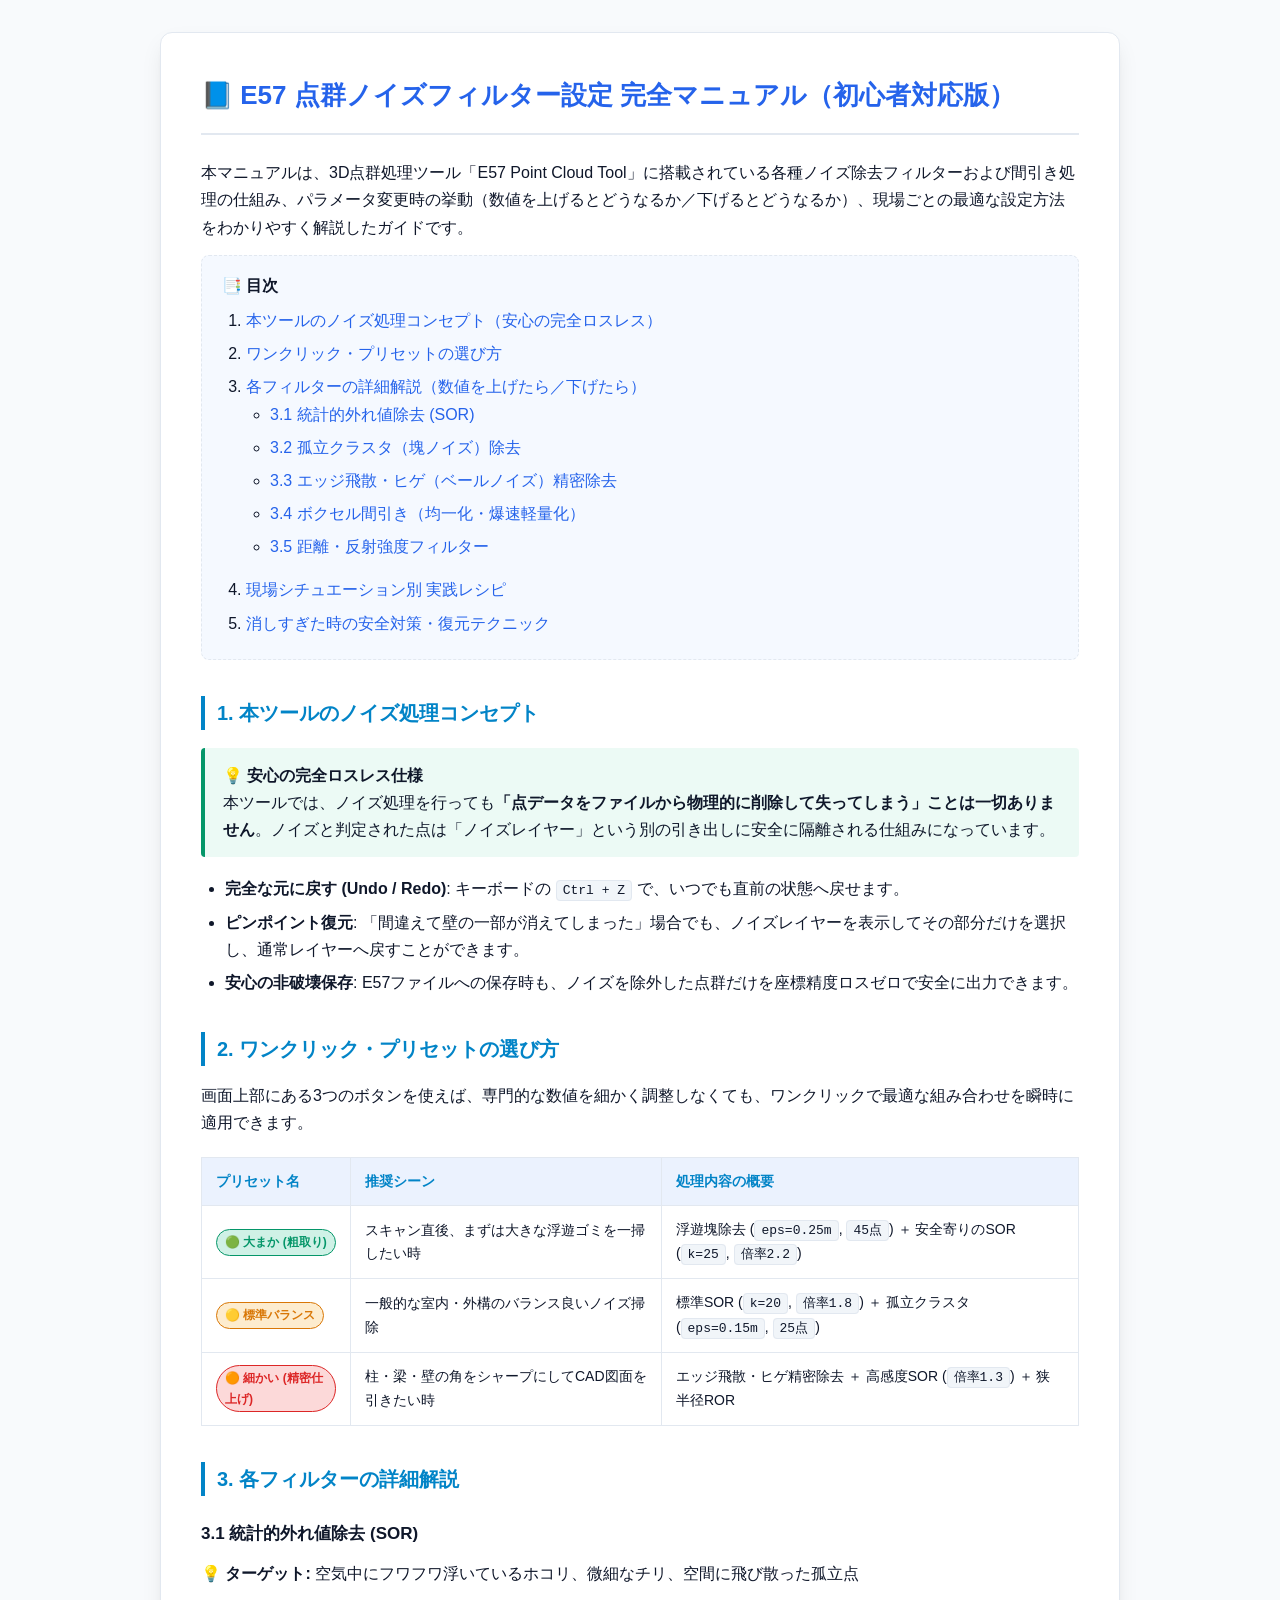
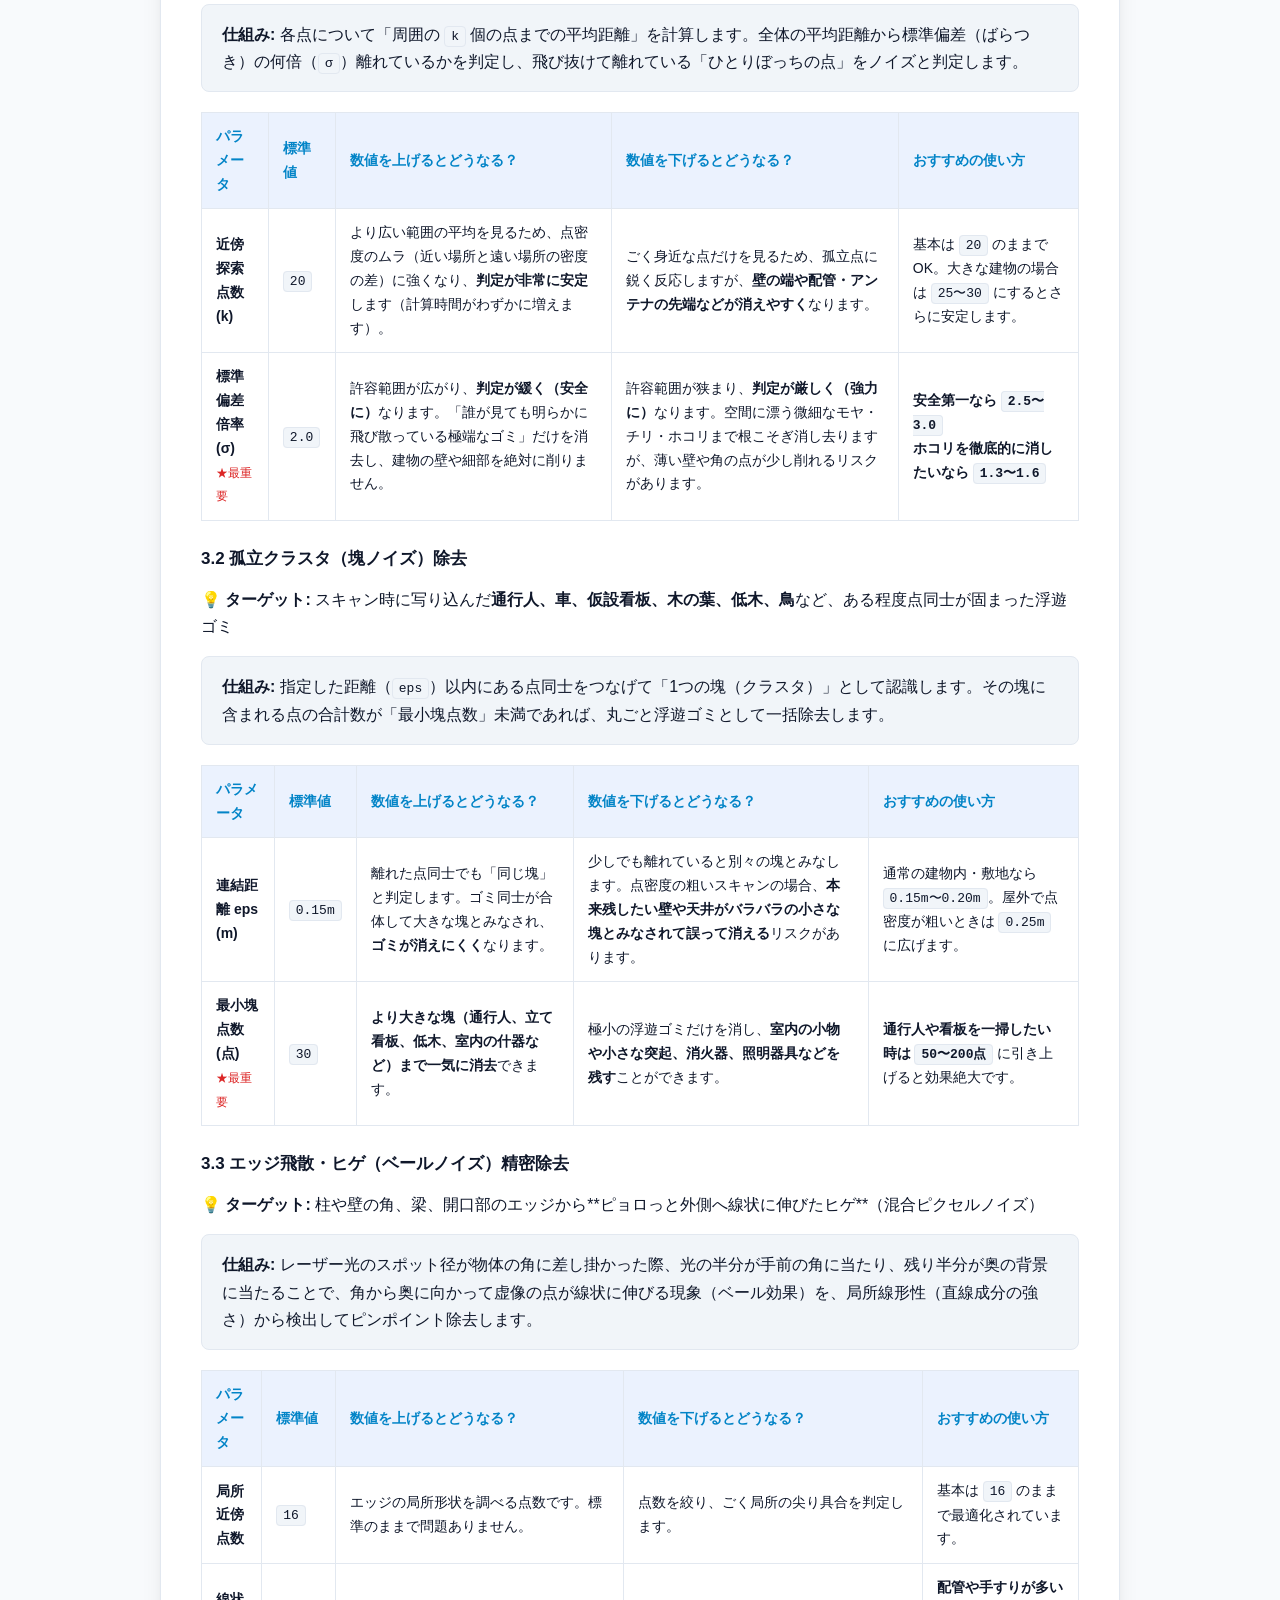
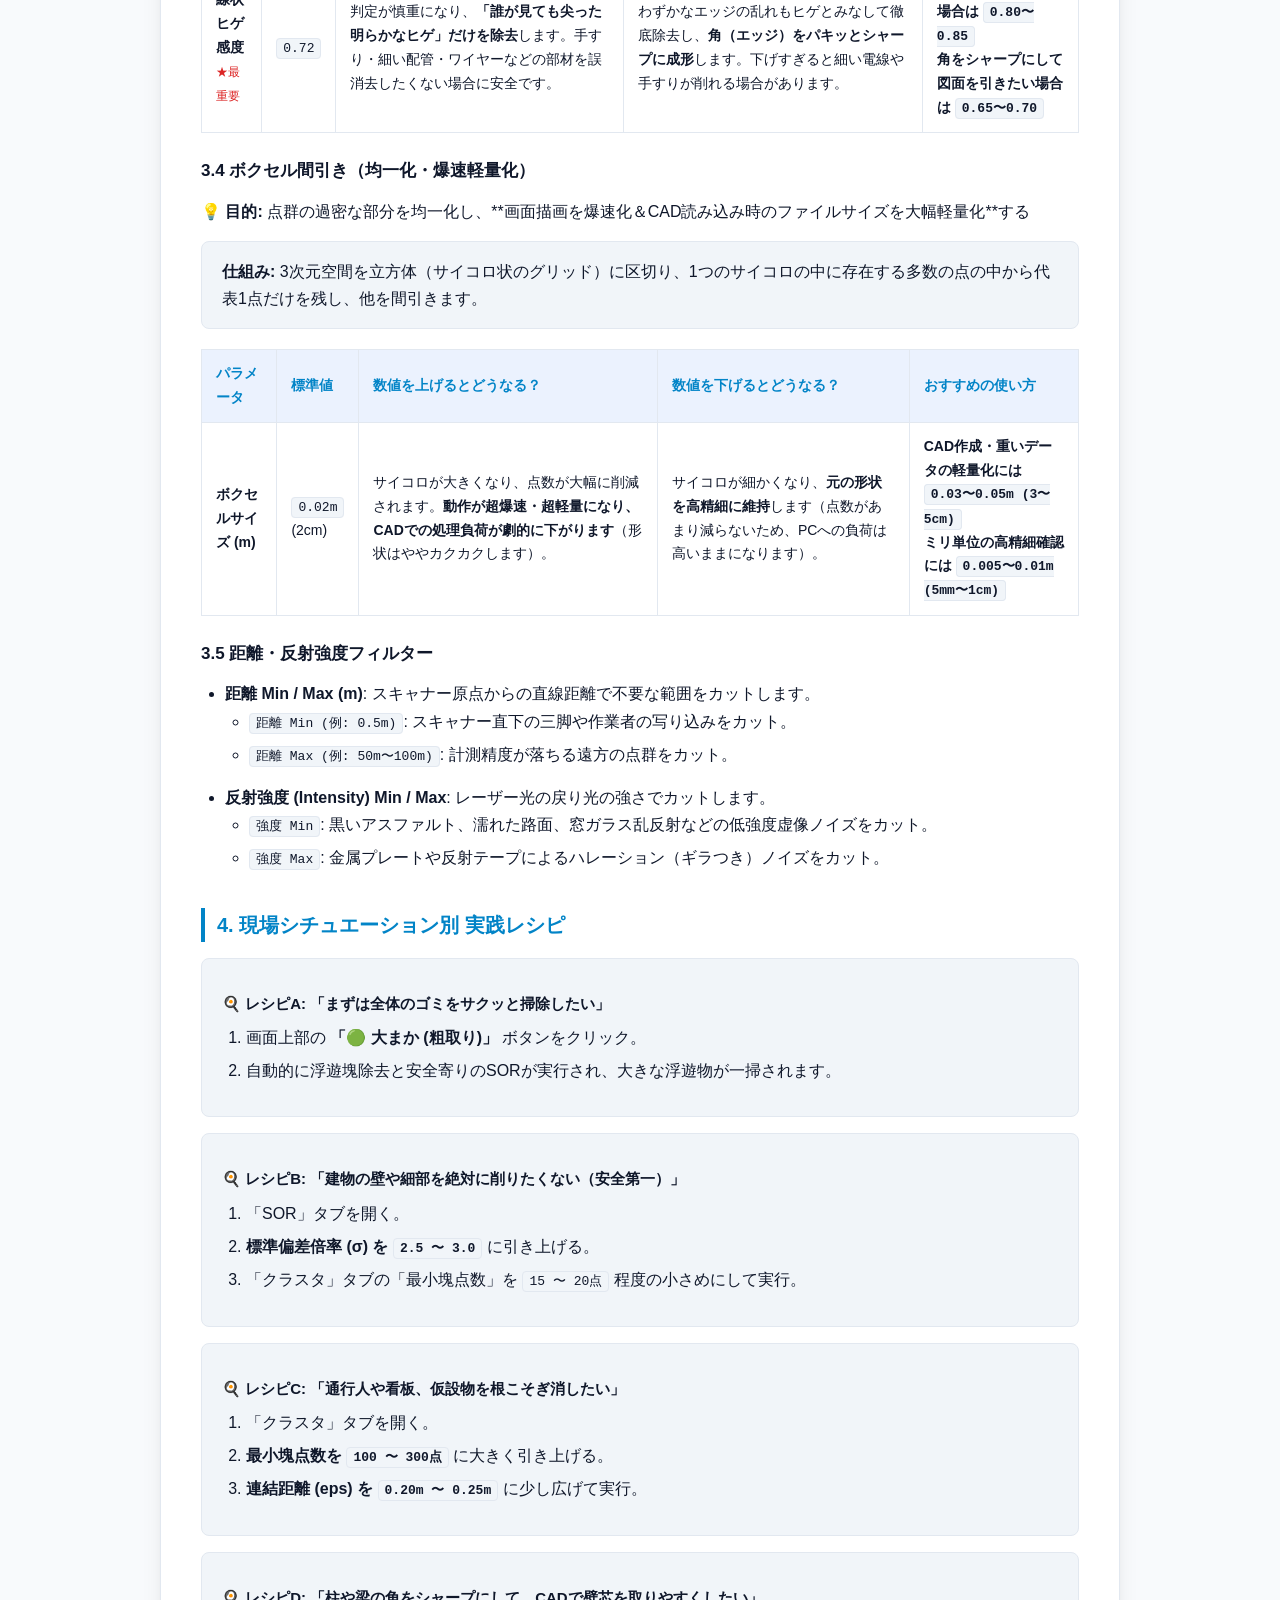
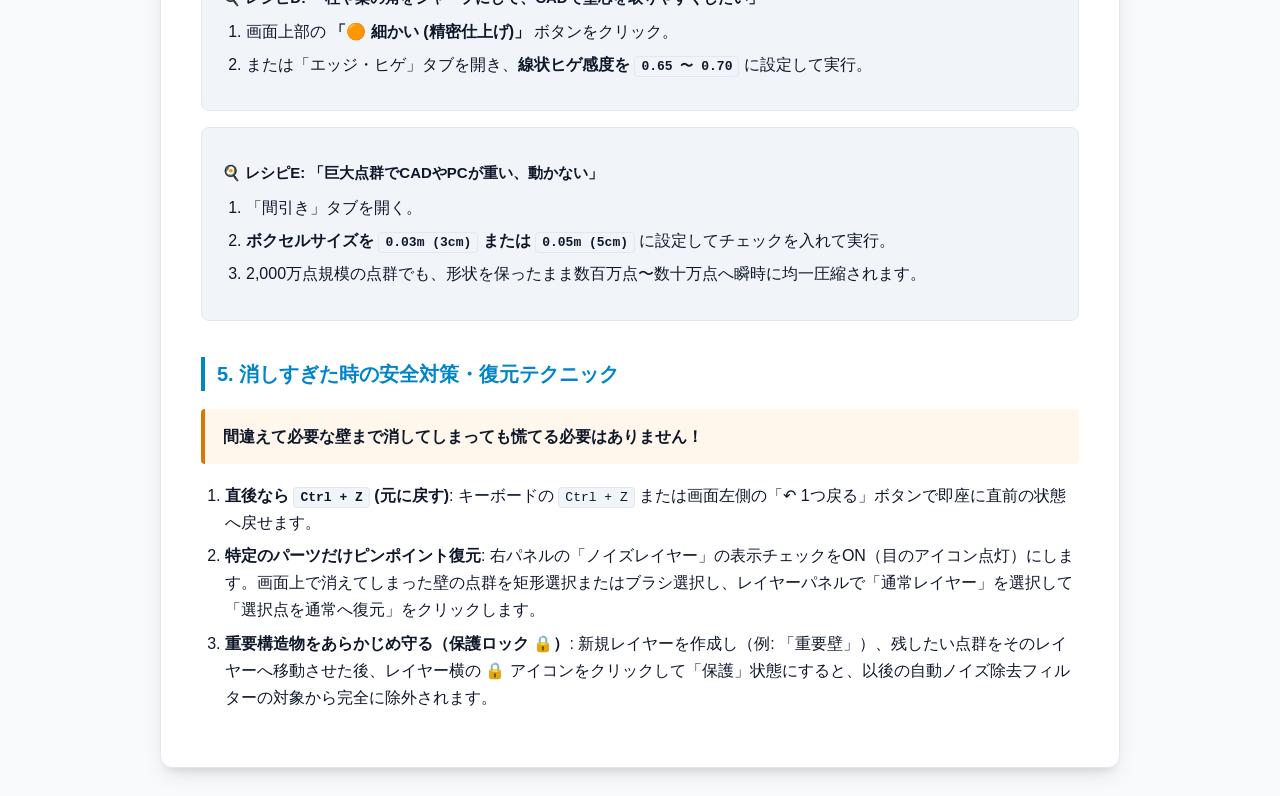
==== ノイズフィルター設定ガイド_初心者向け完全マニュアル.html @ d042bd70 "docs: 初心者向けノイズフィルター設定完全マニュアル（Markdown, HTML, テキスト版）の追加" ====
<!DOCTYPE html>
<html lang="ja">
<head>
  <meta charset="UTF-8">
  <meta name="viewport" content="width=device-width, initial-scale=1.0">
  <title>E57 点群ノイズフィルター設定 完全マニュアル（初心者対応版）</title>
  <style>
    :root {
      --bg: #0f172a;
      --card-bg: #1e293b;
      --border: #334155;
      --text: #f8fafc;
      --text-muted: #94a3b8;
      --primary: #3b82f6;
      --primary-hover: #2563eb;
      --accent: #38bdf8;
      --success: #10b981;
      --warning: #f59e0b;
      --danger: #ef4444;
      --code-bg: #0b1120;
    }
    @media (prefers-color-scheme: light) {
      :root {
        --bg: #f8fafc;
        --card-bg: #ffffff;
        --border: #e2e8f0;
        --text: #0f172a;
        --text-muted: #64748b;
        --primary: #2563eb;
        --primary-hover: #1d4ed8;
        --accent: #0284c7;
        --success: #059669;
        --warning: #d97706;
        --danger: #dc2626;
        --code-bg: #f1f5f9;
      }
    }
    * { box-sizing: border-box; margin: 0; padding: 0; }
    body {
      font-family: -apple-system, BlinkMacSystemFont, "Segoe UI", Roboto, "Helvetica Neue", Arial, sans-serif;
      background: var(--bg);
      color: var(--text);
      line-height: 1.7;
      padding: 32px 16px;
    }
    .container {
      max-width: 960px;
      margin: 0 auto;
      background: var(--card-bg);
      border: 1px solid var(--border);
      border-radius: 12px;
      padding: 40px;
      box-shadow: 0 10px 25px -5px rgba(0, 0, 0, 0.1), 0 8px 10px -6px rgba(0, 0, 0, 0.1);
    }
    h1 {
      font-size: 26px;
      font-weight: 700;
      color: var(--primary);
      border-bottom: 2px solid var(--border);
      padding-bottom: 16px;
      margin-bottom: 24px;
      display: flex;
      align-items: center;
      gap: 10px;
    }
    h2 {
      font-size: 20px;
      font-weight: 600;
      color: var(--accent);
      margin-top: 36px;
      margin-bottom: 16px;
      border-left: 4px solid var(--accent);
      padding-left: 12px;
    }
    h3 {
      font-size: 17px;
      font-weight: 600;
      margin-top: 24px;
      margin-bottom: 12px;
      color: var(--text);
    }
    h4 {
      font-size: 15px;
      font-weight: 600;
      margin-top: 16px;
      margin-bottom: 8px;
    }
    p { margin-bottom: 14px; }
    ul, ol { margin-left: 24px; margin-bottom: 16px; }
    li { margin-bottom: 6px; }
    table {
      width: 100%;
      border-collapse: collapse;
      margin: 20px 0;
      font-size: 14px;
    }
    th, td {
      border: 1px solid var(--border);
      padding: 12px 14px;
      text-align: left;
    }
    th {
      background: rgba(59, 130, 246, 0.1);
      color: var(--accent);
      font-weight: 600;
    }
    tr:nth-child(even) { background: rgba(255, 255, 255, 0.02); }
    .badge {
      display: inline-block;
      padding: 2px 8px;
      border-radius: 9999px;
      font-size: 12px;
      font-weight: 600;
    }
    .badge-green { background: rgba(16, 185, 129, 0.2); color: var(--success); border: 1px solid var(--success); }
    .badge-yellow { background: rgba(245, 158, 11, 0.2); color: var(--warning); border: 1px solid var(--warning); }
    .badge-red { background: rgba(239, 68, 68, 0.2); color: var(--danger); border: 1px solid var(--danger); }
    .card-box {
      background: var(--code-bg);
      border: 1px solid var(--border);
      border-radius: 8px;
      padding: 16px 20px;
      margin: 16px 0;
    }
    .tip-box {
      border-left: 4px solid var(--success);
      background: rgba(16, 185, 129, 0.08);
      padding: 14px 18px;
      border-radius: 4px;
      margin: 18px 0;
    }
    .warn-box {
      border-left: 4px solid var(--warning);
      background: rgba(245, 158, 11, 0.08);
      padding: 14px 18px;
      border-radius: 4px;
      margin: 18px 0;
    }
    code {
      font-family: ui-monospace, SFMono-Regular, Menlo, Monaco, Consolas, monospace;
      font-size: 13px;
      background: var(--code-bg);
      padding: 2px 6px;
      border-radius: 4px;
      border: 1px solid var(--border);
    }
    .nav-box {
      background: rgba(59, 130, 246, 0.05);
      border: 1px dashed var(--border);
      border-radius: 8px;
      padding: 16px 20px;
      margin-bottom: 24px;
    }
    .nav-box a {
      color: var(--primary);
      text-decoration: none;
      font-weight: 500;
    }
    .nav-box a:hover { text-decoration: underline; }
    @media print {
      body { background: #fff; color: #000; padding: 0; }
      .container { border: none; box-shadow: none; padding: 0; max-width: 100%; }
      th { background: #f0f0f0; color: #000; }
      code { background: #eee; color: #000; }
    }
  </style>
</head>
<body>

<div class="container">
  <h1>📘 E57 点群ノイズフィルター設定 完全マニュアル（初心者対応版）</h1>
  <p>本マニュアルは、3D点群処理ツール「E57 Point Cloud Tool」に搭載されている各種ノイズ除去フィルターおよび間引き処理の仕組み、パラメータ変更時の挙動（数値を上げるとどうなるか／下げるとどうなるか）、現場ごとの最適な設定方法をわかりやすく解説したガイドです。</p>

  <div class="nav-box">
    <strong>📑 目次</strong>
    <ol style="margin-top: 8px; margin-bottom: 0;">
      <li><a href="#concept">本ツールのノイズ処理コンセプト（安心の完全ロスレス）</a></li>
      <li><a href="#preset">ワンクリック・プリセットの選び方</a></li>
      <li><a href="#filters">各フィルターの詳細解説（数値を上げたら／下げたら）</a>
        <ul>
          <li><a href="#sor">3.1 統計的外れ値除去 (SOR)</a></li>
          <li><a href="#cluster">3.2 孤立クラスタ（塊ノイズ）除去</a></li>
          <li><a href="#edge">3.3 エッジ飛散・ヒゲ（ベールノイズ）精密除去</a></li>
          <li><a href="#voxel">3.4 ボクセル間引き（均一化・爆速軽量化）</a></li>
          <li><a href="#dist_int">3.5 距離・反射強度フィルター</a></li>
        </ul>
      </li>
      <li><a href="#recipes">現場シチュエーション別 実践レシピ</a></li>
      <li><a href="#safety">消しすぎた時の安全対策・復元テクニック</a></li>
    </ol>
  </div>

  <h2 id="concept">1. 本ツールのノイズ処理コンセプト</h2>
  <div class="tip-box">
    <strong>💡 安心の完全ロスレス仕様</strong><br>
    本ツールでは、ノイズ処理を行っても<strong>「点データをファイルから物理的に削除して失ってしまう」ことは一切ありません</strong>。ノイズと判定された点は「ノイズレイヤー」という別の引き出しに安全に隔離される仕組みになっています。
  </div>
  <ul>
    <li><strong>完全な元に戻す (Undo / Redo)</strong>: キーボードの <code>Ctrl + Z</code> で、いつでも直前の状態へ戻せます。</li>
    <li><strong>ピンポイント復元</strong>: 「間違えて壁の一部が消えてしまった」場合でも、ノイズレイヤーを表示してその部分だけを選択し、通常レイヤーへ戻すことができます。</li>
    <li><strong>安心の非破壊保存</strong>: E57ファイルへの保存時も、ノイズを除外した点群だけを座標精度ロスゼロで安全に出力できます。</li>
  </ul>

  <h2 id="preset">2. ワンクリック・プリセットの選び方</h2>
  <p>画面上部にある3つのボタンを使えば、専門的な数値を細かく調整しなくても、ワンクリックで最適な組み合わせを瞬時に適用できます。</p>

  <table>
    <thead>
      <tr>
        <th>プリセット名</th>
        <th>推奨シーン</th>
        <th>処理内容の概要</th>
      </tr>
    </thead>
    <tbody>
      <tr>
        <td><span class="badge badge-green">🟢 大まか (粗取り)</span></td>
        <td>スキャン直後、まずは大きな浮遊ゴミを一掃したい時</td>
        <td>浮遊塊除去 (<code>eps=0.25m</code>, <code>45点</code>) ＋ 安全寄りのSOR (<code>k=25</code>, <code>倍率2.2</code>)</td>
      </tr>
      <tr>
        <td><span class="badge badge-yellow">🟡 標準バランス</span></td>
        <td>一般的な室内・外構のバランス良いノイズ掃除</td>
        <td>標準SOR (<code>k=20</code>, <code>倍率1.8</code>) ＋ 孤立クラスタ (<code>eps=0.15m</code>, <code>25点</code>)</td>
      </tr>
      <tr>
        <td><span class="badge badge-red">🟠 細かい (精密仕上げ)</span></td>
        <td>柱・梁・壁の角をシャープにしてCAD図面を引きたい時</td>
        <td>エッジ飛散・ヒゲ精密除去 ＋ 高感度SOR (<code>倍率1.3</code>) ＋ 狭半径ROR</td>
      </tr>
    </tbody>
  </table>

  <h2 id="filters">3. 各フィルターの詳細解説</h2>

  <h3 id="sor">3.1 統計的外れ値除去 (SOR)</h3>
  <p><strong>💡 ターゲット:</strong> 空気中にフワフワ浮いているホコリ、微細なチリ、空間に飛び散った孤立点</p>
  <div class="card-box">
    <strong>仕組み:</strong> 各点について「周囲の <code>k</code> 個の点までの平均距離」を計算します。全体の平均距離から標準偏差（ばらつき）の何倍（<code>σ</code>）離れているかを判定し、飛び抜けて離れている「ひとりぼっちの点」をノイズと判定します。
  </div>
  <table>
    <thead>
      <tr>
        <th>パラメータ</th>
        <th>標準値</th>
        <th>数値を上げるとどうなる？</th>
        <th>数値を下げるとどうなる？</th>
        <th>おすすめの使い方</th>
      </tr>
    </thead>
    <tbody>
      <tr>
        <td><strong>近傍探索点数 (k)</strong></td>
        <td><code>20</code></td>
        <td>より広い範囲の平均を見るため、点密度のムラ（近い場所と遠い場所の密度の差）に強くなり、<strong>判定が非常に安定</strong>します（計算時間がわずかに増えます）。</td>
        <td>ごく身近な点だけを見るため、孤立点に鋭く反応しますが、<strong>壁の端や配管・アンテナの先端などが消えやすく</strong>なります。</td>
        <td>基本は <code>20</code> のままでOK。大きな建物の場合は <code>25〜30</code> にするとさらに安定します。</td>
      </tr>
      <tr>
        <td><strong>標準偏差倍率 (σ)</strong><br><span style="color:var(--danger); font-size:12px;">★最重要</span></td>
        <td><code>2.0</code></td>
        <td>許容範囲が広がり、<strong>判定が緩く（安全に）</strong>なります。「誰が見ても明らかに飛び散っている極端なゴミ」だけを消去し、建物の壁や細部を絶対に削りません。</td>
        <td>許容範囲が狭まり、<strong>判定が厳しく（強力に）</strong>なります。空間に漂う微細なモヤ・チリ・ホコリまで根こそぎ消し去りますが、薄い壁や角の点が少し削れるリスクがあります。</td>
        <td><strong>安全第一なら <code>2.5〜3.0</code></strong><br><strong>ホコリを徹底的に消したいなら <code>1.3〜1.6</code></strong></td>
      </tr>
    </tbody>
  </table>

  <h3 id="cluster">3.2 孤立クラスタ（塊ノイズ）除去</h3>
  <p><strong>💡 ターゲット:</strong> スキャン時に写り込んだ<strong>通行人、車、仮設看板、木の葉、低木、鳥</strong>など、ある程度点同士が固まった浮遊ゴミ</p>
  <div class="card-box">
    <strong>仕組み:</strong> 指定した距離（<code>eps</code>）以内にある点同士をつなげて「1つの塊（クラスタ）」として認識します。その塊に含まれる点の合計数が「最小塊点数」未満であれば、丸ごと浮遊ゴミとして一括除去します。
  </div>
  <table>
    <thead>
      <tr>
        <th>パラメータ</th>
        <th>標準値</th>
        <th>数値を上げるとどうなる？</th>
        <th>数値を下げるとどうなる？</th>
        <th>おすすめの使い方</th>
      </tr>
    </thead>
    <tbody>
      <tr>
        <td><strong>連結距離 eps (m)</strong></td>
        <td><code>0.15m</code></td>
        <td>離れた点同士でも「同じ塊」と判定します。ゴミ同士が合体して大きな塊とみなされ、<strong>ゴミが消えにくく</strong>なります。</td>
        <td>少しでも離れていると別々の塊とみなします。点密度の粗いスキャンの場合、<strong>本来残したい壁や天井がバラバラの小さな塊とみなされて誤って消える</strong>リスクがあります。</td>
        <td>通常の建物内・敷地なら <code>0.15m〜0.20m</code>。屋外で点密度が粗いときは <code>0.25m</code> に広げます。</td>
      </tr>
      <tr>
        <td><strong>最小塊点数 (点)</strong><br><span style="color:var(--danger); font-size:12px;">★最重要</span></td>
        <td><code>30</code></td>
        <td><strong>より大きな塊（通行人、立て看板、低木、室内の什器など）まで一気に消去</strong>できます。</td>
        <td>極小の浮遊ゴミだけを消し、<strong>室内の小物や小さな突起、消火器、照明器具などを残す</strong>ことができます。</td>
        <td><strong>通行人や看板を一掃したい時は <code>50〜200点</code></strong> に引き上げると効果絶大です。</td>
      </tr>
    </tbody>
  </table>

  <h3 id="edge">3.3 エッジ飛散・ヒゲ（ベールノイズ）精密除去</h3>
  <p><strong>💡 ターゲット:</strong> 柱や壁の角、梁、開口部のエッジから**ピョロっと外側へ線状に伸びたヒゲ**（混合ピクセルノイズ）</p>
  <div class="card-box">
    <strong>仕組み:</strong> レーザー光のスポット径が物体の角に差し掛かった際、光の半分が手前の角に当たり、残り半分が奥の背景に当たることで、角から奥に向かって虚像の点が線状に伸びる現象（ベール効果）を、局所線形性（直線成分の強さ）から検出してピンポイント除去します。
  </div>
  <table>
    <thead>
      <tr>
        <th>パラメータ</th>
        <th>標準値</th>
        <th>数値を上げるとどうなる？</th>
        <th>数値を下げるとどうなる？</th>
        <th>おすすめの使い方</th>
      </tr>
    </thead>
    <tbody>
      <tr>
        <td><strong>局所近傍点数</strong></td>
        <td><code>16</code></td>
        <td>エッジの局所形状を調べる点数です。標準のままで問題ありません。</td>
        <td>点数を絞り、ごく局所の尖り具合を判定します。</td>
        <td>基本は <code>16</code> のままで最適化されています。</td>
      </tr>
      <tr>
        <td><strong>線状ヒゲ感度</strong><br><span style="color:var(--danger); font-size:12px;">★最重要</span></td>
        <td><code>0.72</code></td>
        <td>判定が慎重になり、<strong>「誰が見ても尖った明らかなヒゲ」だけを除去</strong>します。手すり・細い配管・ワイヤーなどの部材を誤消去したくない場合に安全です。</td>
        <td>わずかなエッジの乱れもヒゲとみなして徹底除去し、<strong>角（エッジ）をパキッとシャープに成形</strong>します。下げすぎると細い電線や手すりが削れる場合があります。</td>
        <td><strong>配管や手すりが多い場合は <code>0.80〜0.85</code></strong><br><strong>角をシャープにして図面を引きたい場合は <code>0.65〜0.70</code></strong></td>
      </tr>
    </tbody>
  </table>

  <h3 id="voxel">3.4 ボクセル間引き（均一化・爆速軽量化）</h3>
  <p><strong>💡 目的:</strong> 点群の過密な部分を均一化し、**画面描画を爆速化＆CAD読み込み時のファイルサイズを大幅軽量化**する</p>
  <div class="card-box">
    <strong>仕組み:</strong> 3次元空間を立方体（サイコロ状のグリッド）に区切り、1つのサイコロの中に存在する多数の点の中から代表1点だけを残し、他を間引きます。
  </div>
  <table>
    <thead>
      <tr>
        <th>パラメータ</th>
        <th>標準値</th>
        <th>数値を上げるとどうなる？</th>
        <th>数値を下げるとどうなる？</th>
        <th>おすすめの使い方</th>
      </tr>
    </thead>
    <tbody>
      <tr>
        <td><strong>ボクセルサイズ (m)</strong></td>
        <td><code>0.02m</code><br>(2cm)</td>
        <td>サイコロが大きくなり、点数が大幅に削減されます。<strong>動作が超爆速・超軽量になり、CADでの処理負荷が劇的に下がります</strong>（形状はややカクカクします）。</td>
        <td>サイコロが細かくなり、<strong>元の形状を高精細に維持</strong>します（点数があまり減らないため、PCへの負荷は高いままになります）。</td>
        <td><strong>CAD作成・重いデータの軽量化には <code>0.03〜0.05m (3〜5cm)</code></strong><br><strong>ミリ単位の高精細確認には <code>0.005〜0.01m (5mm〜1cm)</code></strong></td>
      </tr>
    </tbody>
  </table>

  <h3 id="dist_int">3.5 距離・反射強度フィルター</h3>
  <ul>
    <li><strong>距離 Min / Max (m)</strong>: スキャナー原点からの直線距離で不要な範囲をカットします。
      <ul>
        <li><code>距離 Min (例: 0.5m)</code>: スキャナー直下の三脚や作業者の写り込みをカット。</li>
        <li><code>距離 Max (例: 50m〜100m)</code>: 計測精度が落ちる遠方の点群をカット。</li>
      </ul>
    </li>
    <li><strong>反射強度 (Intensity) Min / Max</strong>: レーザー光の戻り光の強さでカットします。
      <ul>
        <li><code>強度 Min</code>: 黒いアスファルト、濡れた路面、窓ガラス乱反射などの低強度虚像ノイズをカット。</li>
        <li><code>強度 Max</code>: 金属プレートや反射テープによるハレーション（ギラつき）ノイズをカット。</li>
      </ul>
    </li>
  </ul>

  <h2 id="recipes">4. 現場シチュエーション別 実践レシピ</h2>
  
  <div class="card-box">
    <h4>🍳 レシピA: 「まずは全体のゴミをサクッと掃除したい」</h4>
    <ol>
      <li>画面上部の <strong>「🟢 大まか (粗取り)」</strong> ボタンをクリック。</li>
      <li>自動的に浮遊塊除去と安全寄りのSORが実行され、大きな浮遊物が一掃されます。</li>
    </ol>
  </div>

  <div class="card-box">
    <h4>🍳 レシピB: 「建物の壁や細部を絶対に削りたくない（安全第一）」</h4>
    <ol>
      <li>「SOR」タブを開く。</li>
      <li><strong>標準偏差倍率 (σ) を <code>2.5 〜 3.0</code></strong> に引き上げる。</li>
      <li>「クラスタ」タブの「最小塊点数」を <code>15 〜 20点</code> 程度の小さめにして実行。</li>
    </ol>
  </div>

  <div class="card-box">
    <h4>🍳 レシピC: 「通行人や看板、仮設物を根こそぎ消したい」</h4>
    <ol>
      <li>「クラスタ」タブを開く。</li>
      <li><strong>最小塊点数を <code>100 〜 300点</code></strong> に大きく引き上げる。</li>
      <li><strong>連結距離 (eps) を <code>0.20m 〜 0.25m</code></strong> に少し広げて実行。</li>
    </ol>
  </div>

  <div class="card-box">
    <h4>🍳 レシピD: 「柱や梁の角をシャープにして、CADで壁芯を取りやすくしたい」</h4>
    <ol>
      <li>画面上部の <strong>「🟠 細かい (精密仕上げ)」</strong> ボタンをクリック。</li>
      <li>または「エッジ・ヒゲ」タブを開き、<strong>線状ヒゲ感度を <code>0.65 〜 0.70</code></strong> に設定して実行。</li>
    </ol>
  </div>

  <div class="card-box">
    <h4>🍳 レシピE: 「巨大点群でCADやPCが重い、動かない」</h4>
    <ol>
      <li>「間引き」タブを開く。</li>
      <li><strong>ボクセルサイズを <code>0.03m (3cm)</code> または <code>0.05m (5cm)</code></strong> に設定してチェックを入れて実行。</li>
      <li>2,000万点規模の点群でも、形状を保ったまま数百万点〜数十万点へ瞬時に均一圧縮されます。</li>
    </ol>
  </div>

  <h2 id="safety">5. 消しすぎた時の安全対策・復元テクニック</h2>
  <div class="warn-box">
    <strong>間違えて必要な壁まで消してしまっても慌てる必要はありません！</strong>
  </div>
  <ol>
    <li><strong>直後なら <code>Ctrl + Z</code> (元に戻す)</strong>:
      キーボードの <code>Ctrl + Z</code> または画面左側の「↶ 1つ戻る」ボタンで即座に直前の状態へ戻せます。
    </li>
    <li><strong>特定のパーツだけピンポイント復元</strong>:
      右パネルの「ノイズレイヤー」の表示チェックをON（目のアイコン点灯）にします。画面上で消えてしまった壁の点群を矩形選択またはブラシ選択し、レイヤーパネルで「通常レイヤー」を選択して「選択点を通常へ復元」をクリックします。
    </li>
    <li><strong>重要構造物をあらかじめ守る（保護ロック 🔒）</strong>:
      新規レイヤーを作成し（例: 「重要壁」）、残したい点群をそのレイヤーへ移動させた後、レイヤー横の 🔒 アイコンをクリックして「保護」状態にすると、以後の自動ノイズ除去フィルターの対象から完全に除外されます。
    </li>
  </ol>
</div>

</body>
</html>
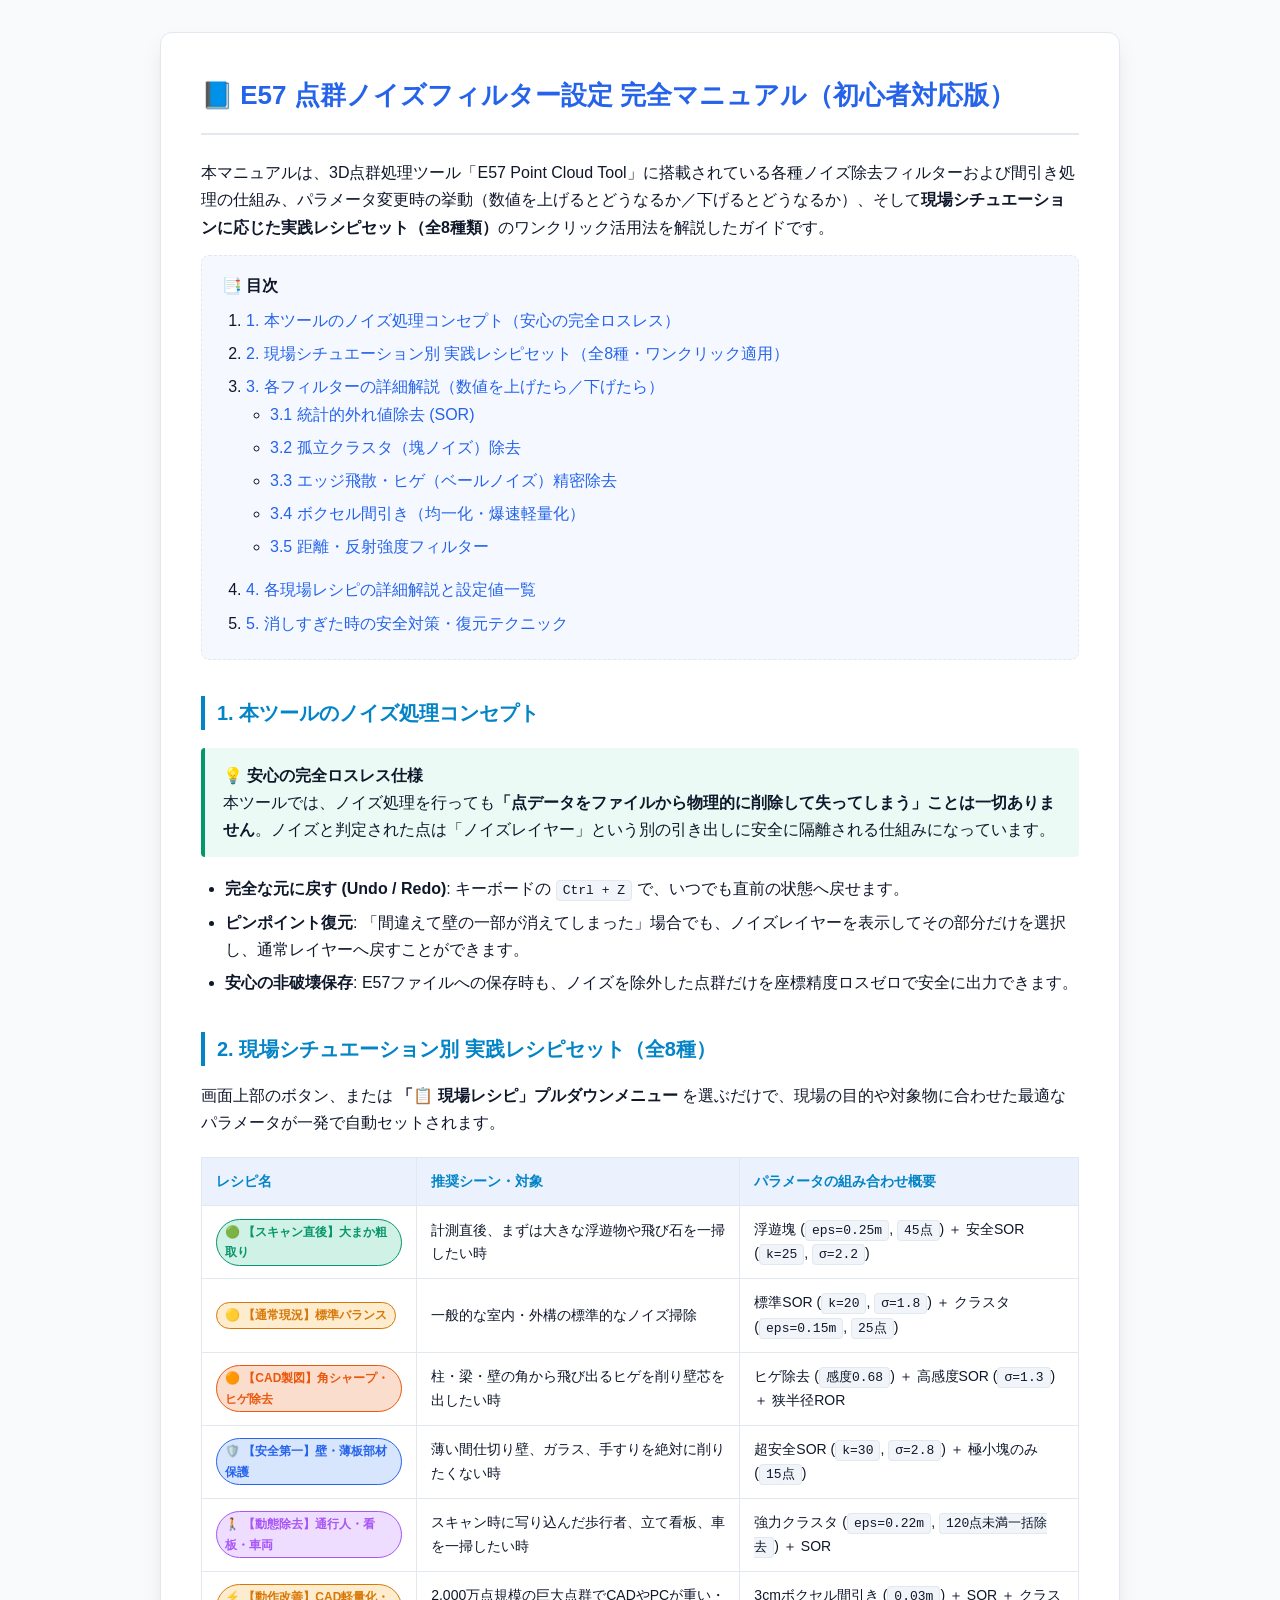
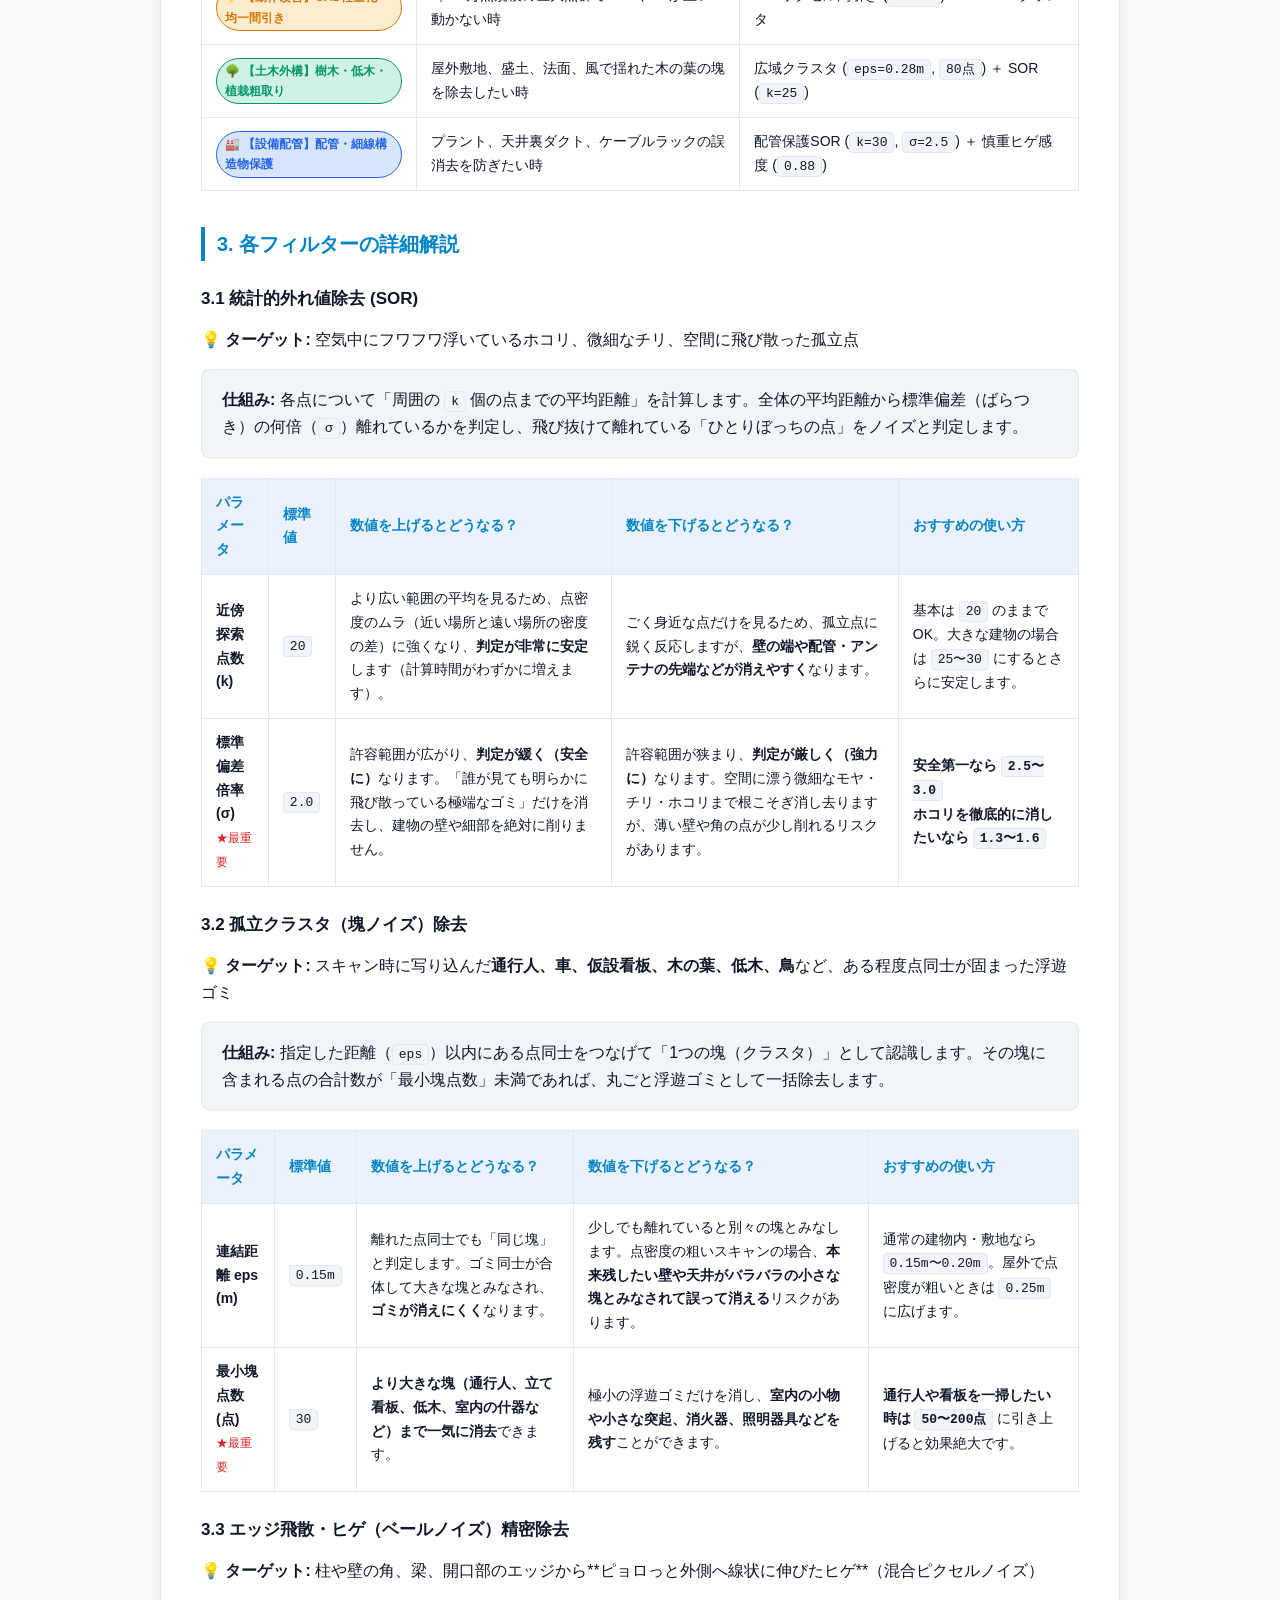
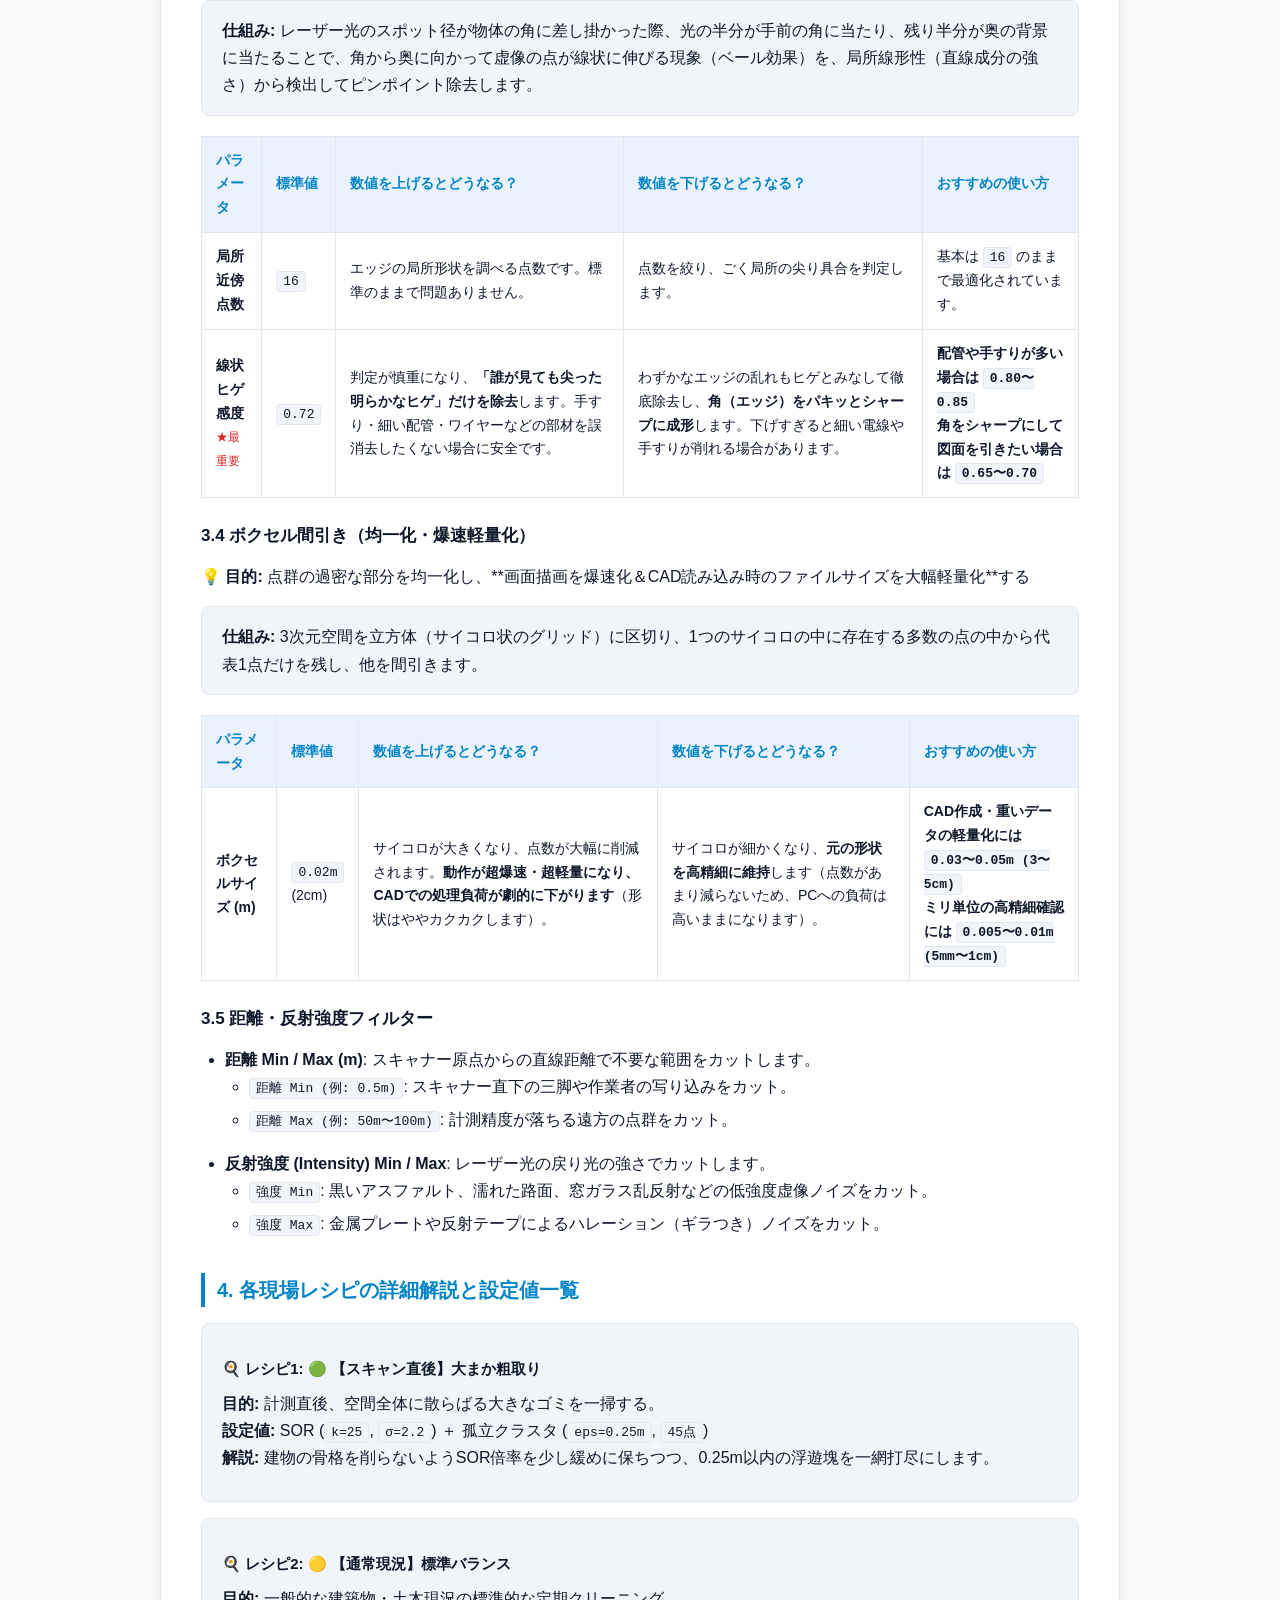
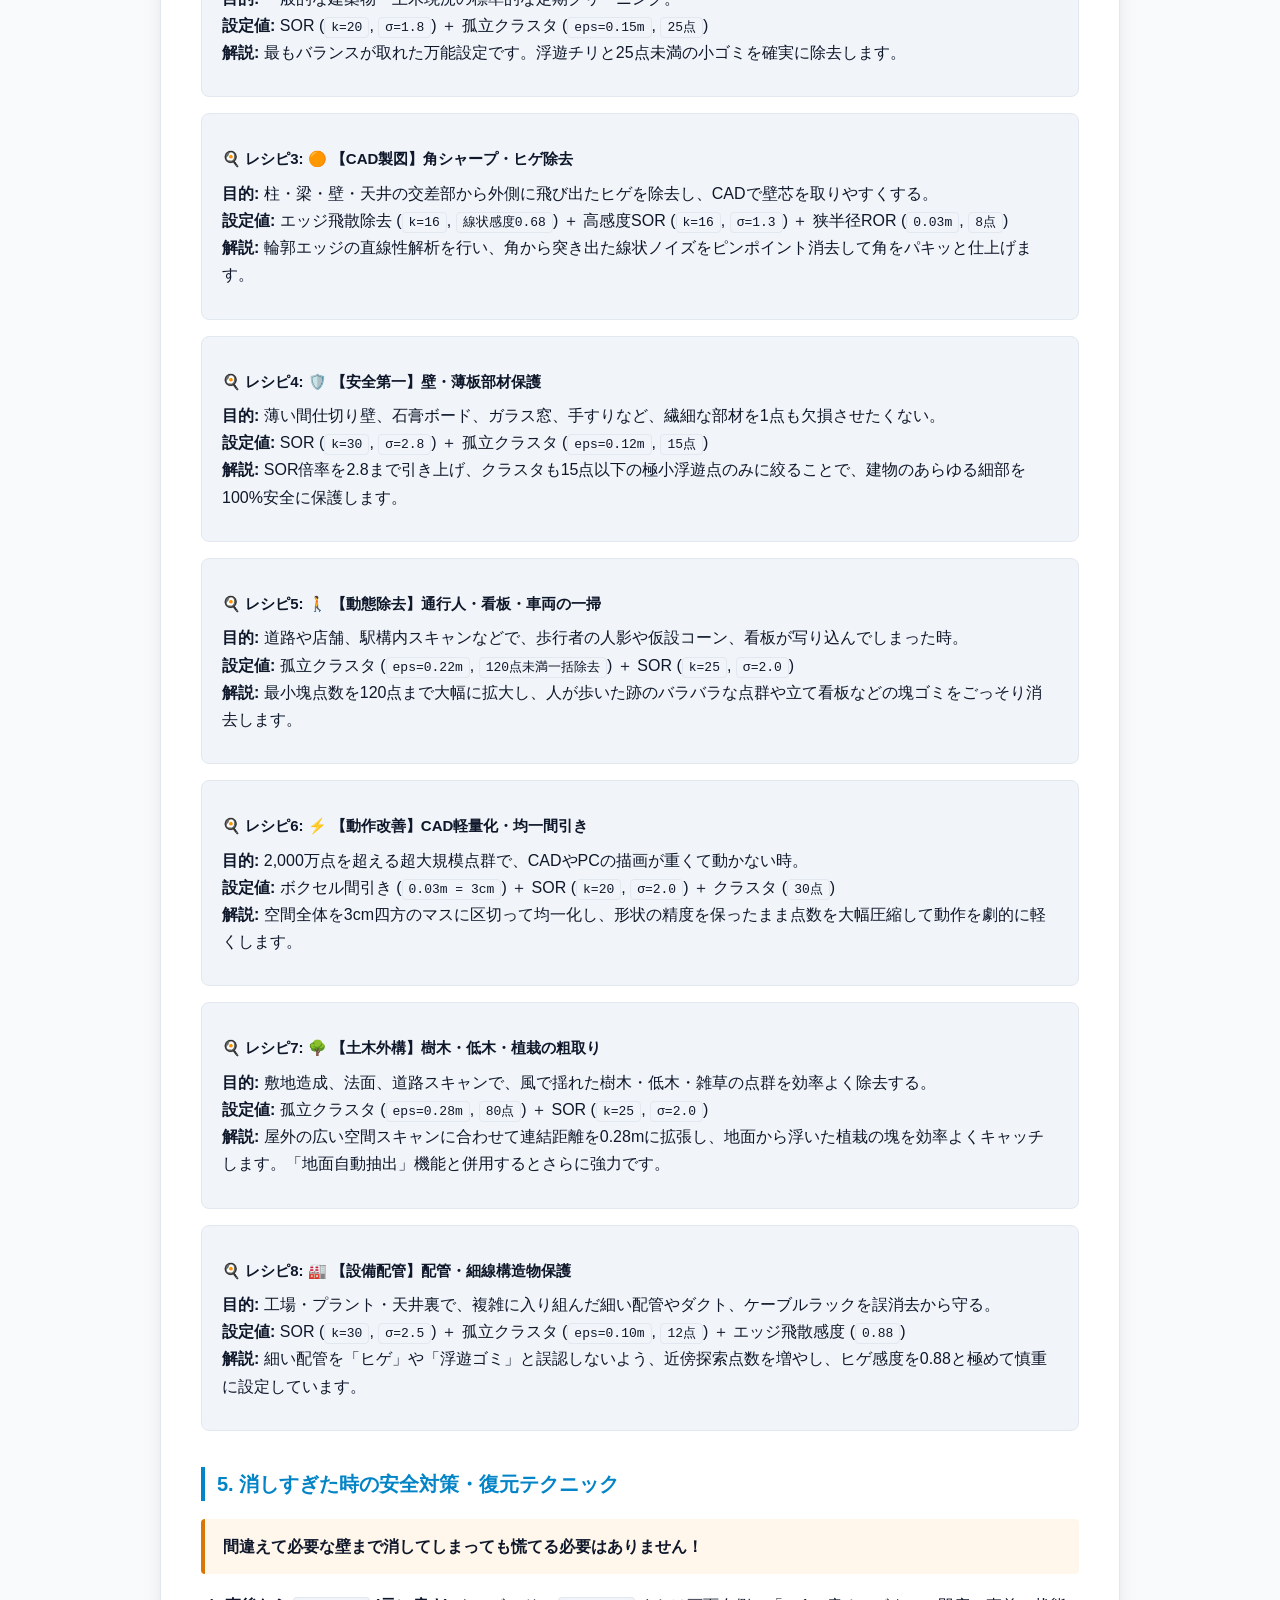
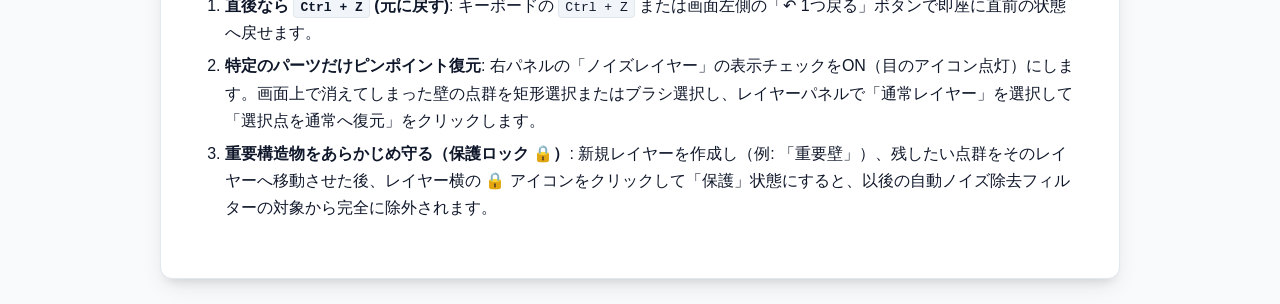
==== commit 0535b02c: "feat: 現場シチュエーション別実践レシピセット（全8種類）のワンクリックUIセレクター追加およびマニュアル拡充" ====
--- a/ノイズフィルター設定ガイド_初心者向け完全マニュアル.html
+++ b/ノイズフィルター設定ガイド_初心者向け完全マニュアル.html
@@ -114,7 +114,9 @@
     }
     .badge-green { background: rgba(16, 185, 129, 0.2); color: var(--success); border: 1px solid var(--success); }
     .badge-yellow { background: rgba(245, 158, 11, 0.2); color: var(--warning); border: 1px solid var(--warning); }
-    .badge-red { background: rgba(239, 68, 68, 0.2); color: var(--danger); border: 1px solid var(--danger); }
+    .badge-blue { background: rgba(59, 130, 246, 0.2); color: var(--primary); border: 1px solid var(--primary); }
+    .badge-orange { background: rgba(234, 88, 12, 0.2); color: #ea580c; border: 1px solid #ea580c; }
+    .badge-purple { background: rgba(168, 85, 247, 0.2); color: #a855f7; border: 1px solid #a855f7; }
     .card-box {
       background: var(--code-bg);
       border: 1px solid var(--border);
@@ -169,14 +171,14 @@
 
 <div class="container">
   <h1>📘 E57 点群ノイズフィルター設定 完全マニュアル（初心者対応版）</h1>
-  <p>本マニュアルは、3D点群処理ツール「E57 Point Cloud Tool」に搭載されている各種ノイズ除去フィルターおよび間引き処理の仕組み、パラメータ変更時の挙動（数値を上げるとどうなるか／下げるとどうなるか）、現場ごとの最適な設定方法をわかりやすく解説したガイドです。</p>
+  <p>本マニュアルは、3D点群処理ツール「E57 Point Cloud Tool」に搭載されている各種ノイズ除去フィルターおよび間引き処理の仕組み、パラメータ変更時の挙動（数値を上げるとどうなるか／下げるとどうなるか）、そして<strong>現場シチュエーションに応じた実践レシピセット（全8種類）</strong>のワンクリック活用法を解説したガイドです。</p>
 
   <div class="nav-box">
     <strong>📑 目次</strong>
     <ol style="margin-top: 8px; margin-bottom: 0;">
-      <li><a href="#concept">本ツールのノイズ処理コンセプト（安心の完全ロスレス）</a></li>
-      <li><a href="#preset">ワンクリック・プリセットの選び方</a></li>
-      <li><a href="#filters">各フィルターの詳細解説（数値を上げたら／下げたら）</a>
+      <li><a href="#concept">1. 本ツールのノイズ処理コンセプト（安心の完全ロスレス）</a></li>
+      <li><a href="#preset">2. 現場シチュエーション別 実践レシピセット（全8種・ワンクリック適用）</a></li>
+      <li><a href="#filters">3. 各フィルターの詳細解説（数値を上げたら／下げたら）</a>
         <ul>
           <li><a href="#sor">3.1 統計的外れ値除去 (SOR)</a></li>
           <li><a href="#cluster">3.2 孤立クラスタ（塊ノイズ）除去</a></li>
@@ -185,8 +187,8 @@
           <li><a href="#dist_int">3.5 距離・反射強度フィルター</a></li>
         </ul>
       </li>
-      <li><a href="#recipes">現場シチュエーション別 実践レシピ</a></li>
-      <li><a href="#safety">消しすぎた時の安全対策・復元テクニック</a></li>
+      <li><a href="#recipes">4. 各現場レシピの詳細解説と設定値一覧</a></li>
+      <li><a href="#safety">5. 消しすぎた時の安全対策・復元テクニック</a></li>
     </ol>
   </div>
 
@@ -201,32 +203,57 @@
     <li><strong>安心の非破壊保存</strong>: E57ファイルへの保存時も、ノイズを除外した点群だけを座標精度ロスゼロで安全に出力できます。</li>
   </ul>
 
-  <h2 id="preset">2. ワンクリック・プリセットの選び方</h2>
-  <p>画面上部にある3つのボタンを使えば、専門的な数値を細かく調整しなくても、ワンクリックで最適な組み合わせを瞬時に適用できます。</p>
+  <h2 id="preset">2. 現場シチュエーション別 実践レシピセット（全8種）</h2>
+  <p>画面上部のボタン、または <strong>「📋 現場レシピ」プルダウンメニュー</strong> を選ぶだけで、現場の目的や対象物に合わせた最適なパラメータが一発で自動セットされます。</p>
 
   <table>
     <thead>
       <tr>
-        <th>プリセット名</th>
-        <th>推奨シーン</th>
-        <th>処理内容の概要</th>
+        <th>レシピ名</th>
+        <th>推奨シーン・対象</th>
+        <th>パラメータの組み合わせ概要</th>
       </tr>
     </thead>
     <tbody>
       <tr>
-        <td><span class="badge badge-green">🟢 大まか (粗取り)</span></td>
-        <td>スキャン直後、まずは大きな浮遊ゴミを一掃したい時</td>
-        <td>浮遊塊除去 (<code>eps=0.25m</code>, <code>45点</code>) ＋ 安全寄りのSOR (<code>k=25</code>, <code>倍率2.2</code>)</td>
-      </tr>
-      <tr>
-        <td><span class="badge badge-yellow">🟡 標準バランス</span></td>
-        <td>一般的な室内・外構のバランス良いノイズ掃除</td>
-        <td>標準SOR (<code>k=20</code>, <code>倍率1.8</code>) ＋ 孤立クラスタ (<code>eps=0.15m</code>, <code>25点</code>)</td>
-      </tr>
-      <tr>
-        <td><span class="badge badge-red">🟠 細かい (精密仕上げ)</span></td>
-        <td>柱・梁・壁の角をシャープにしてCAD図面を引きたい時</td>
-        <td>エッジ飛散・ヒゲ精密除去 ＋ 高感度SOR (<code>倍率1.3</code>) ＋ 狭半径ROR</td>
+        <td><span class="badge badge-green">🟢 【スキャン直後】大まか粗取り</span></td>
+        <td>計測直後、まずは大きな浮遊物や飛び石を一掃したい時</td>
+        <td>浮遊塊 (<code>eps=0.25m</code>, <code>45点</code>) ＋ 安全SOR (<code>k=25</code>, <code>σ=2.2</code>)</td>
+      </tr>
+      <tr>
+        <td><span class="badge badge-yellow">🟡 【通常現況】標準バランス</span></td>
+        <td>一般的な室内・外構の標準的なノイズ掃除</td>
+        <td>標準SOR (<code>k=20</code>, <code>σ=1.8</code>) ＋ クラスタ (<code>eps=0.15m</code>, <code>25点</code>)</td>
+      </tr>
+      <tr>
+        <td><span class="badge badge-orange">🟠 【CAD製図】角シャープ・ヒゲ除去</span></td>
+        <td>柱・梁・壁の角から飛び出るヒゲを削り壁芯を出したい時</td>
+        <td>ヒゲ除去 (<code>感度0.68</code>) ＋ 高感度SOR (<code>σ=1.3</code>) ＋ 狭半径ROR</td>
+      </tr>
+      <tr>
+        <td><span class="badge badge-blue">🛡️ 【安全第一】壁・薄板部材保護</span></td>
+        <td>薄い間仕切り壁、ガラス、手すりを絶対に削りたくない時</td>
+        <td>超安全SOR (<code>k=30</code>, <code>σ=2.8</code>) ＋ 極小塊のみ (<code>15点</code>)</td>
+      </tr>
+      <tr>
+        <td><span class="badge badge-purple">🚶 【動態除去】通行人・看板・車両</span></td>
+        <td>スキャン時に写り込んだ歩行者、立て看板、車を一掃したい時</td>
+        <td>強力クラスタ (<code>eps=0.22m</code>, <code>120点未満一括除去</code>) ＋ SOR</td>
+      </tr>
+      <tr>
+        <td><span class="badge badge-yellow">⚡ 【動作改善】CAD軽量化・均一間引き</span></td>
+        <td>2,000万点規模の巨大点群でCADやPCが重い・動かない時</td>
+        <td>3cmボクセル間引き (<code>0.03m</code>) ＋ SOR ＋ クラスタ</td>
+      </tr>
+      <tr>
+        <td><span class="badge badge-green">🌳 【土木外構】樹木・低木・植栽粗取り</span></td>
+        <td>屋外敷地、盛土、法面、風で揺れた木の葉の塊を除去したい時</td>
+        <td>広域クラスタ (<code>eps=0.28m</code>, <code>80点</code>) ＋ SOR (<code>k=25</code>)</td>
+      </tr>
+      <tr>
+        <td><span class="badge badge-blue">🏭 【設備配管】配管・細線構造物保護</span></td>
+        <td>プラント、天井裏ダクト、ケーブルラックの誤消去を防ぎたい時</td>
+        <td>配管保護SOR (<code>k=30</code>, <code>σ=2.5</code>) ＋ 慎重ヒゲ感度 (<code>0.88</code>)</td>
       </tr>
     </tbody>
   </table>
@@ -374,49 +401,62 @@
     </li>
   </ul>
 
-  <h2 id="recipes">4. 現場シチュエーション別 実践レシピ</h2>
+  <h2 id="recipes">4. 各現場レシピの詳細解説と設定値一覧</h2>
   
   <div class="card-box">
-    <h4>🍳 レシピA: 「まずは全体のゴミをサクッと掃除したい」</h4>
-    <ol>
-      <li>画面上部の <strong>「🟢 大まか (粗取り)」</strong> ボタンをクリック。</li>
-      <li>自動的に浮遊塊除去と安全寄りのSORが実行され、大きな浮遊物が一掃されます。</li>
-    </ol>
-  </div>
-
-  <div class="card-box">
-    <h4>🍳 レシピB: 「建物の壁や細部を絶対に削りたくない（安全第一）」</h4>
-    <ol>
-      <li>「SOR」タブを開く。</li>
-      <li><strong>標準偏差倍率 (σ) を <code>2.5 〜 3.0</code></strong> に引き上げる。</li>
-      <li>「クラスタ」タブの「最小塊点数」を <code>15 〜 20点</code> 程度の小さめにして実行。</li>
-    </ol>
-  </div>
-
-  <div class="card-box">
-    <h4>🍳 レシピC: 「通行人や看板、仮設物を根こそぎ消したい」</h4>
-    <ol>
-      <li>「クラスタ」タブを開く。</li>
-      <li><strong>最小塊点数を <code>100 〜 300点</code></strong> に大きく引き上げる。</li>
-      <li><strong>連結距離 (eps) を <code>0.20m 〜 0.25m</code></strong> に少し広げて実行。</li>
-    </ol>
-  </div>
-
-  <div class="card-box">
-    <h4>🍳 レシピD: 「柱や梁の角をシャープにして、CADで壁芯を取りやすくしたい」</h4>
-    <ol>
-      <li>画面上部の <strong>「🟠 細かい (精密仕上げ)」</strong> ボタンをクリック。</li>
-      <li>または「エッジ・ヒゲ」タブを開き、<strong>線状ヒゲ感度を <code>0.65 〜 0.70</code></strong> に設定して実行。</li>
-    </ol>
-  </div>
-
-  <div class="card-box">
-    <h4>🍳 レシピE: 「巨大点群でCADやPCが重い、動かない」</h4>
-    <ol>
-      <li>「間引き」タブを開く。</li>
-      <li><strong>ボクセルサイズを <code>0.03m (3cm)</code> または <code>0.05m (5cm)</code></strong> に設定してチェックを入れて実行。</li>
-      <li>2,000万点規模の点群でも、形状を保ったまま数百万点〜数十万点へ瞬時に均一圧縮されます。</li>
-    </ol>
+    <h4>🍳 レシピ1: 🟢 【スキャン直後】大まか粗取り</h4>
+    <p><strong>目的:</strong> 計測直後、空間全体に散らばる大きなゴミを一掃する。<br>
+    <strong>設定値:</strong> SOR (<code>k=25</code>, <code>σ=2.2</code>) ＋ 孤立クラスタ (<code>eps=0.25m</code>, <code>45点</code>)<br>
+    <strong>解説:</strong> 建物の骨格を削らないようSOR倍率を少し緩めに保ちつつ、0.25m以内の浮遊塊を一網打尽にします。</p>
+  </div>
+
+  <div class="card-box">
+    <h4>🍳 レシピ2: 🟡 【通常現況】標準バランス</h4>
+    <p><strong>目的:</strong> 一般的な建築物・土木現況の標準的な定期クリーニング。<br>
+    <strong>設定値:</strong> SOR (<code>k=20</code>, <code>σ=1.8</code>) ＋ 孤立クラスタ (<code>eps=0.15m</code>, <code>25点</code>)<br>
+    <strong>解説:</strong> 最もバランスが取れた万能設定です。浮遊チリと25点未満の小ゴミを確実に除去します。</p>
+  </div>
+
+  <div class="card-box">
+    <h4>🍳 レシピ3: 🟠 【CAD製図】角シャープ・ヒゲ除去</h4>
+    <p><strong>目的:</strong> 柱・梁・壁・天井の交差部から外側に飛び出たヒゲを除去し、CADで壁芯を取りやすくする。<br>
+    <strong>設定値:</strong> エッジ飛散除去 (<code>k=16</code>, <code>線状感度0.68</code>) ＋ 高感度SOR (<code>k=16</code>, <code>σ=1.3</code>) ＋ 狭半径ROR (<code>0.03m</code>, <code>8点</code>)<br>
+    <strong>解説:</strong> 輪郭エッジの直線性解析を行い、角から突き出た線状ノイズをピンポイント消去して角をパキッと仕上げます。</p>
+  </div>
+
+  <div class="card-box">
+    <h4>🍳 レシピ4: 🛡️ 【安全第一】壁・薄板部材保護</h4>
+    <p><strong>目的:</strong> 薄い間仕切り壁、石膏ボード、ガラス窓、手すりなど、繊細な部材を1点も欠損させたくない。<br>
+    <strong>設定値:</strong> SOR (<code>k=30</code>, <code>σ=2.8</code>) ＋ 孤立クラスタ (<code>eps=0.12m</code>, <code>15点</code>)<br>
+    <strong>解説:</strong> SOR倍率を2.8まで引き上げ、クラスタも15点以下の極小浮遊点のみに絞ることで、建物のあらゆる細部を100%安全に保護します。</p>
+  </div>
+
+  <div class="card-box">
+    <h4>🍳 レシピ5: 🚶 【動態除去】通行人・看板・車両の一掃</h4>
+    <p><strong>目的:</strong> 道路や店舗、駅構内スキャンなどで、歩行者の人影や仮設コーン、看板が写り込んでしまった時。<br>
+    <strong>設定値:</strong> 孤立クラスタ (<code>eps=0.22m</code>, <code>120点未満一括除去</code>) ＋ SOR (<code>k=25</code>, <code>σ=2.0</code>)<br>
+    <strong>解説:</strong> 最小塊点数を120点まで大幅に拡大し、人が歩いた跡のバラバラな点群や立て看板などの塊ゴミをごっそり消去します。</p>
+  </div>
+
+  <div class="card-box">
+    <h4>🍳 レシピ6: ⚡ 【動作改善】CAD軽量化・均一間引き</h4>
+    <p><strong>目的:</strong> 2,000万点を超える超大規模点群で、CADやPCの描画が重くて動かない時。<br>
+    <strong>設定値:</strong> ボクセル間引き (<code>0.03m = 3cm</code>) ＋ SOR (<code>k=20</code>, <code>σ=2.0</code>) ＋ クラスタ (<code>30点</code>)<br>
+    <strong>解説:</strong> 空間全体を3cm四方のマスに区切って均一化し、形状の精度を保ったまま点数を大幅圧縮して動作を劇的に軽くします。</p>
+  </div>
+
+  <div class="card-box">
+    <h4>🍳 レシピ7: 🌳 【土木外構】樹木・低木・植栽の粗取り</h4>
+    <p><strong>目的:</strong> 敷地造成、法面、道路スキャンで、風で揺れた樹木・低木・雑草の点群を効率よく除去する。<br>
+    <strong>設定値:</strong> 孤立クラスタ (<code>eps=0.28m</code>, <code>80点</code>) ＋ SOR (<code>k=25</code>, <code>σ=2.0</code>)<br>
+    <strong>解説:</strong> 屋外の広い空間スキャンに合わせて連結距離を0.28mに拡張し、地面から浮いた植栽の塊を効率よくキャッチします。「地面自動抽出」機能と併用するとさらに強力です。</p>
+  </div>
+
+  <div class="card-box">
+    <h4>🍳 レシピ8: 🏭 【設備配管】配管・細線構造物保護</h4>
+    <p><strong>目的:</strong> 工場・プラント・天井裏で、複雑に入り組んだ細い配管やダクト、ケーブルラックを誤消去から守る。<br>
+    <strong>設定値:</strong> SOR (<code>k=30</code>, <code>σ=2.5</code>) ＋ 孤立クラスタ (<code>eps=0.10m</code>, <code>12点</code>) ＋ エッジ飛散感度 (<code>0.88</code>)<br>
+    <strong>解説:</strong> 細い配管を「ヒゲ」や「浮遊ゴミ」と誤認しないよう、近傍探索点数を増やし、ヒゲ感度を0.88と極めて慎重に設定しています。</p>
   </div>
 
   <h2 id="safety">5. 消しすぎた時の安全対策・復元テクニック</h2>
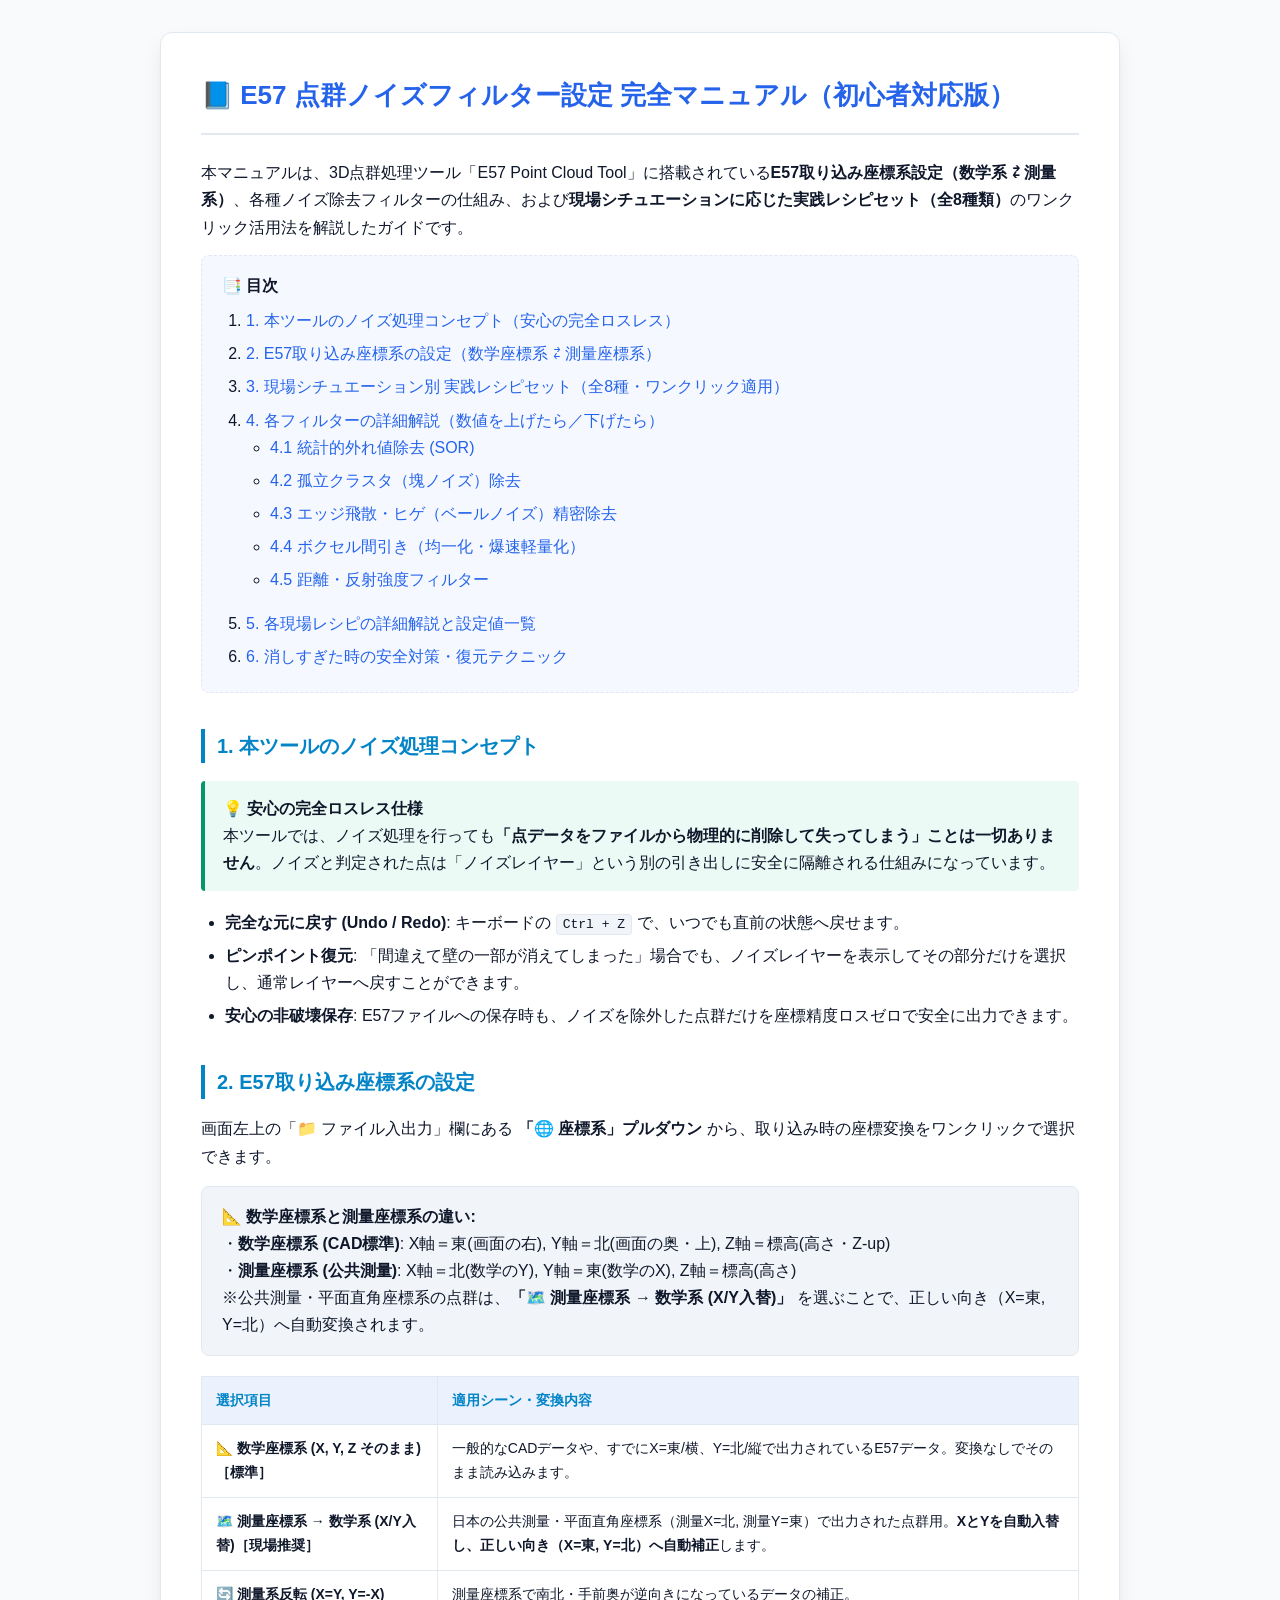
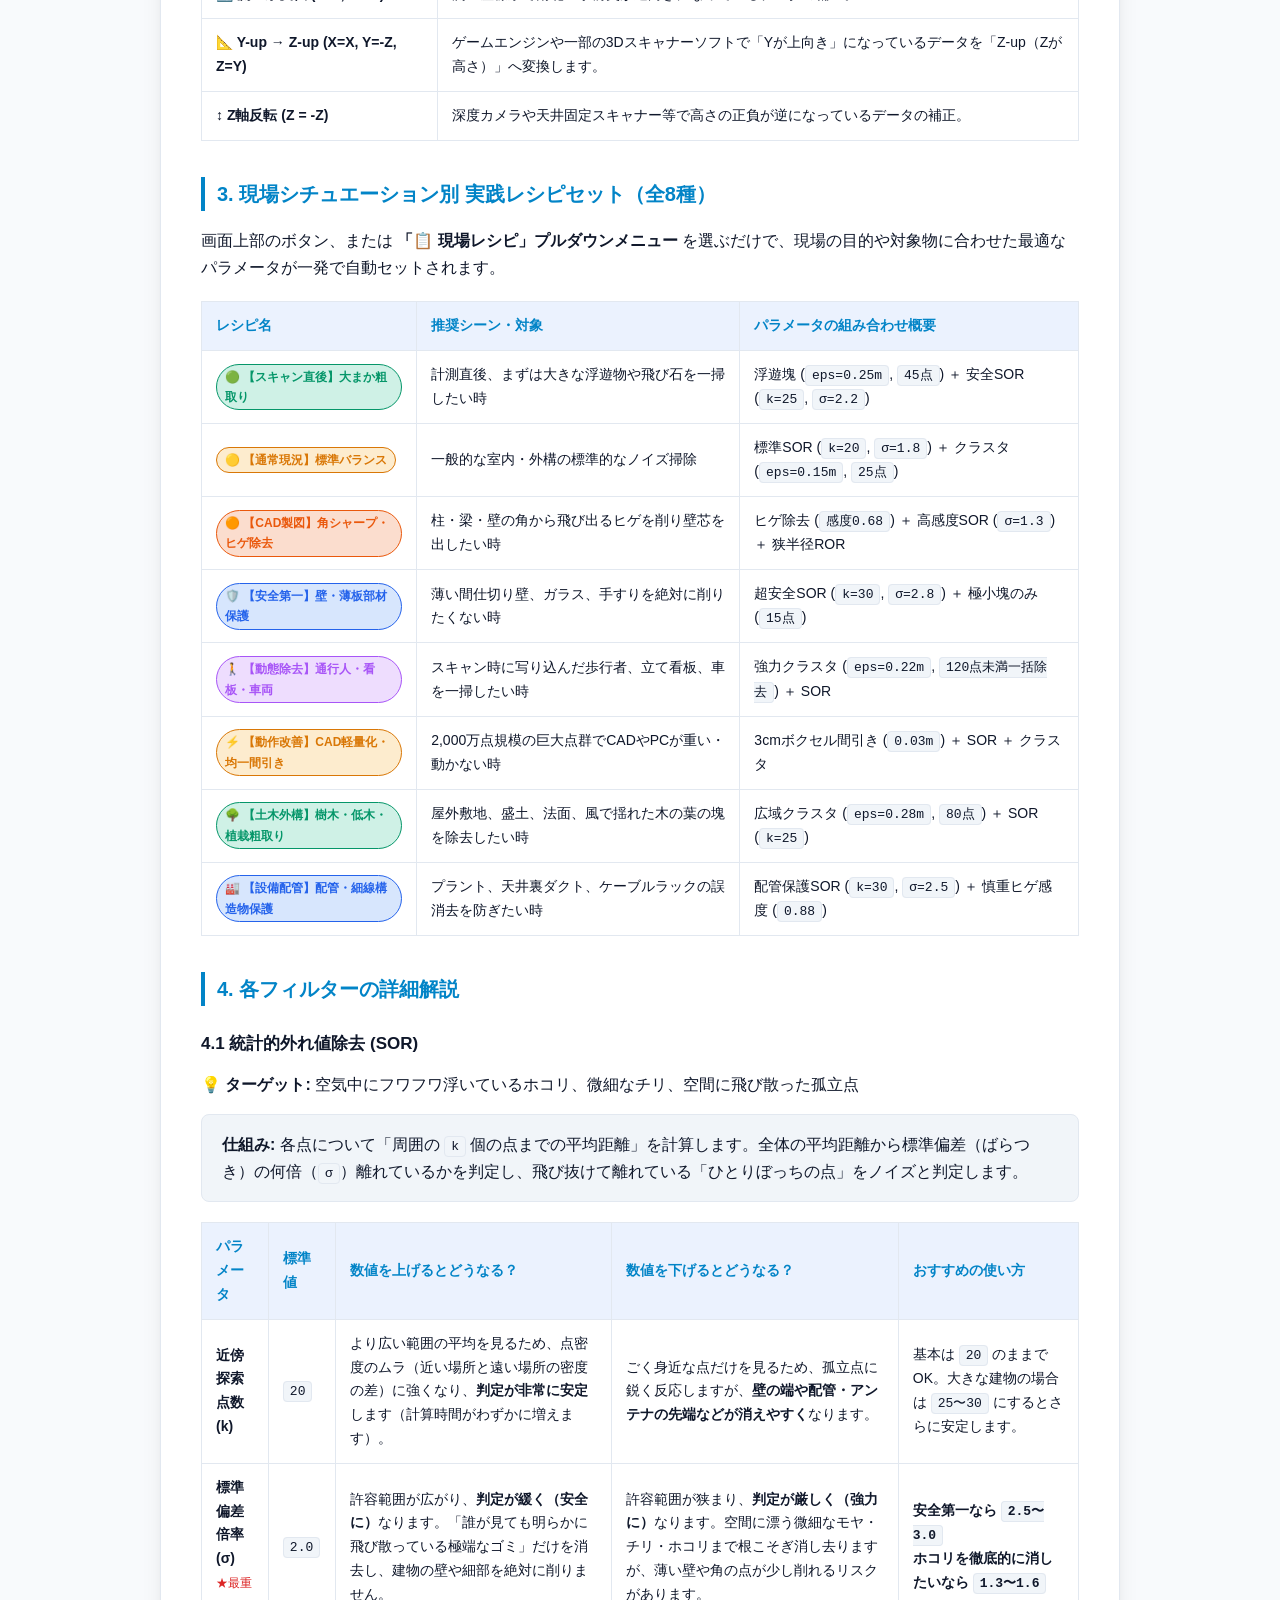
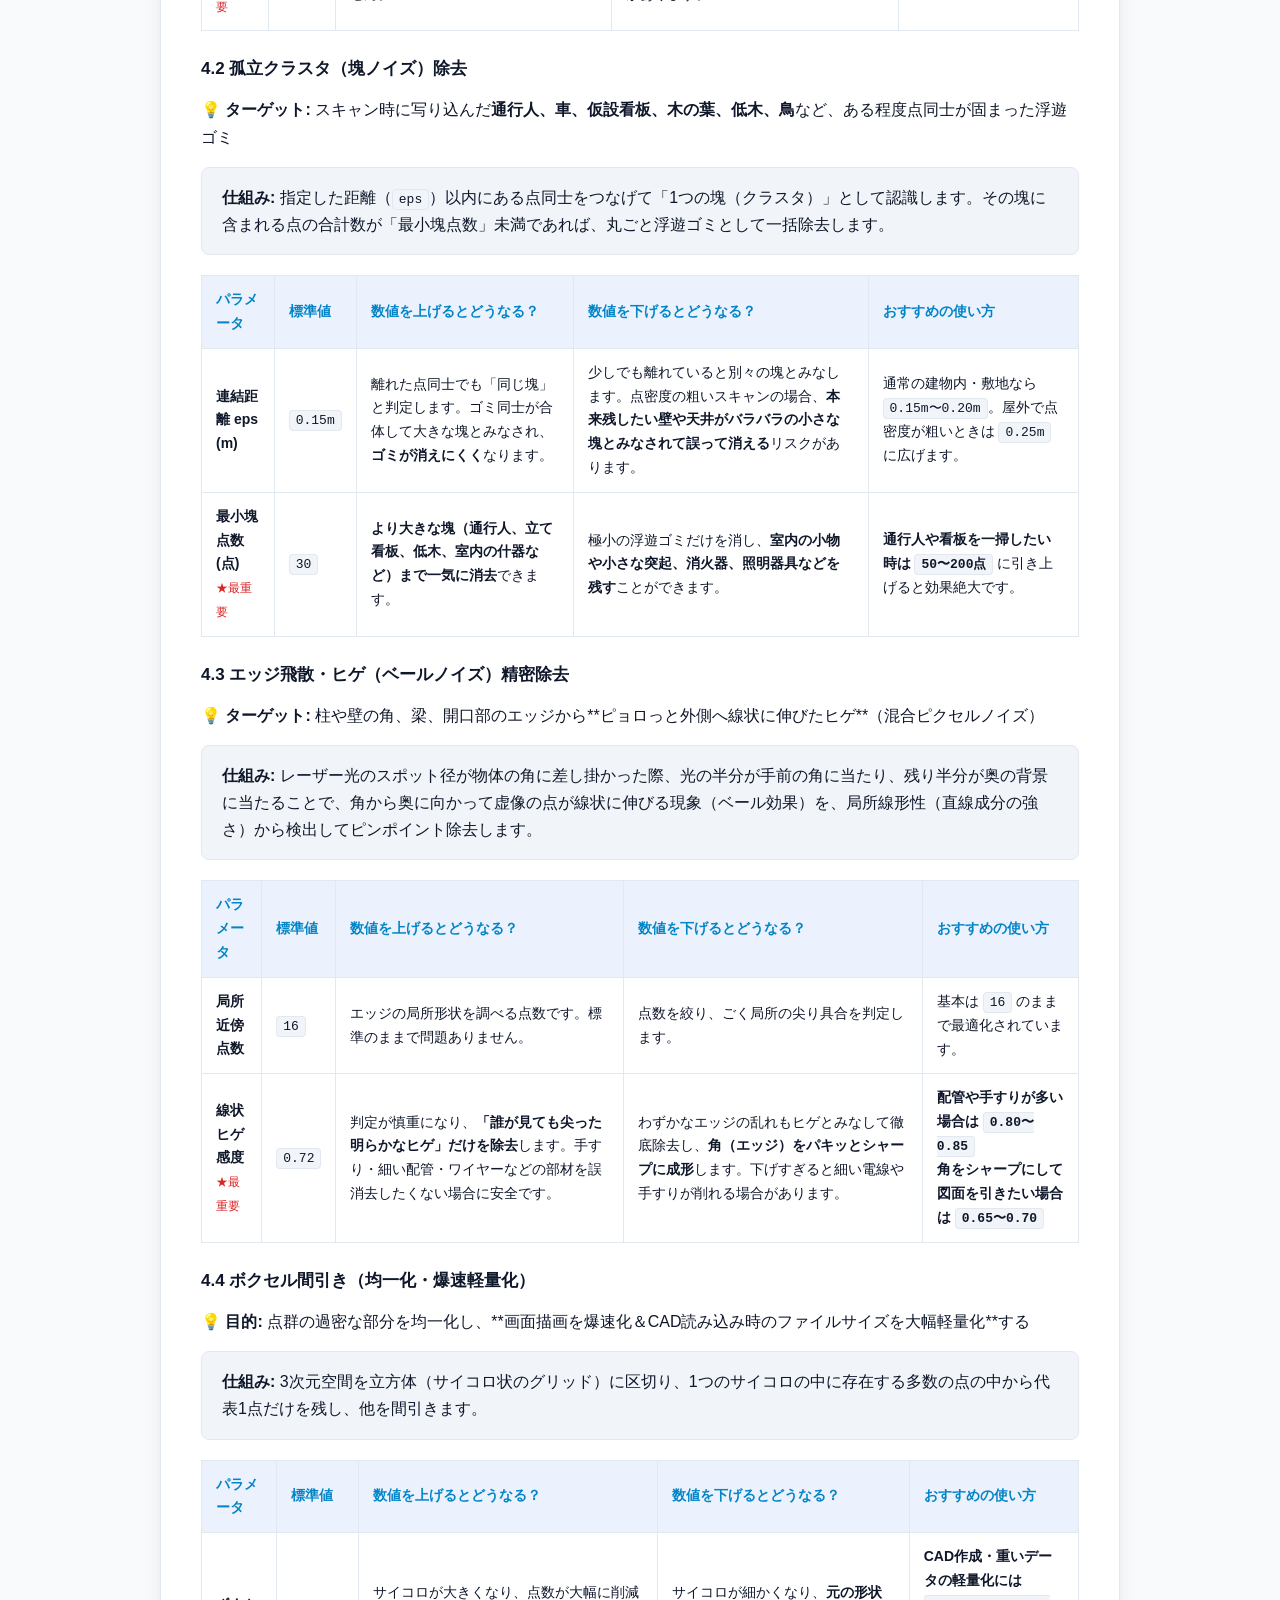
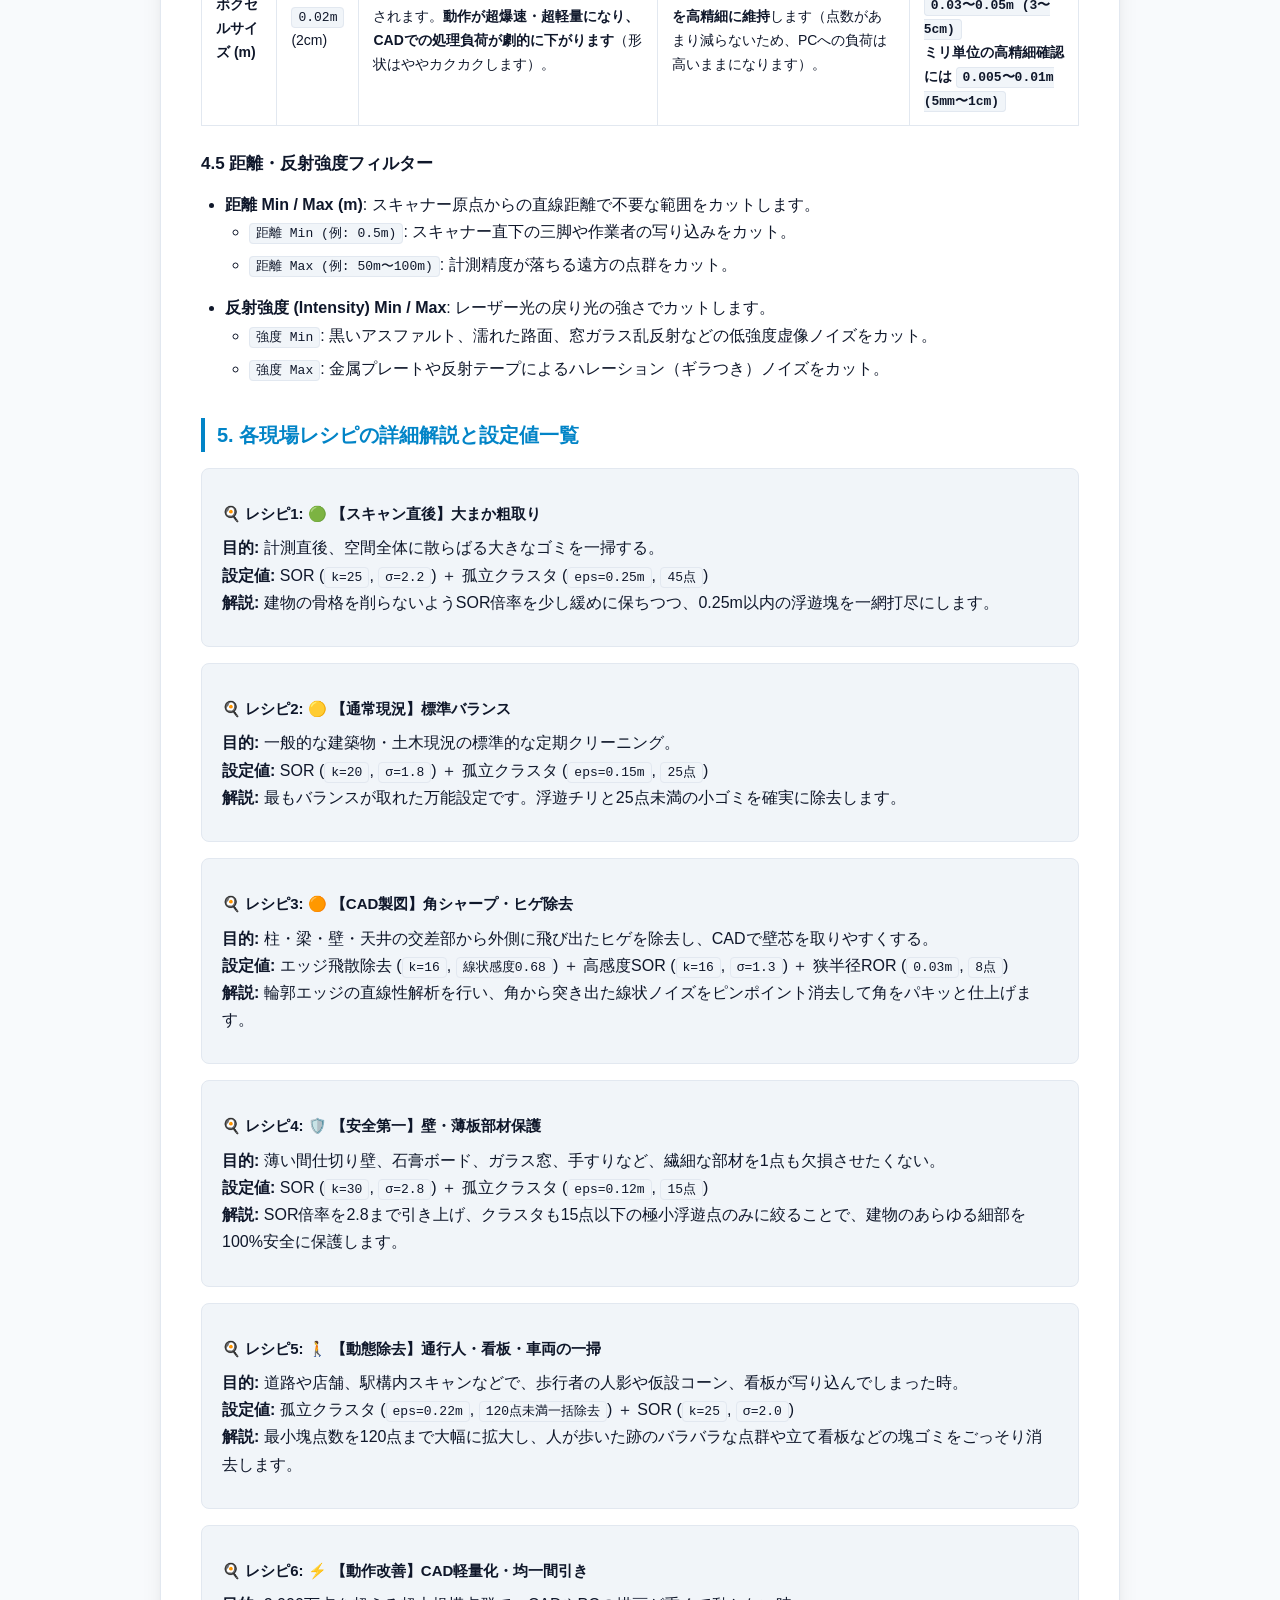
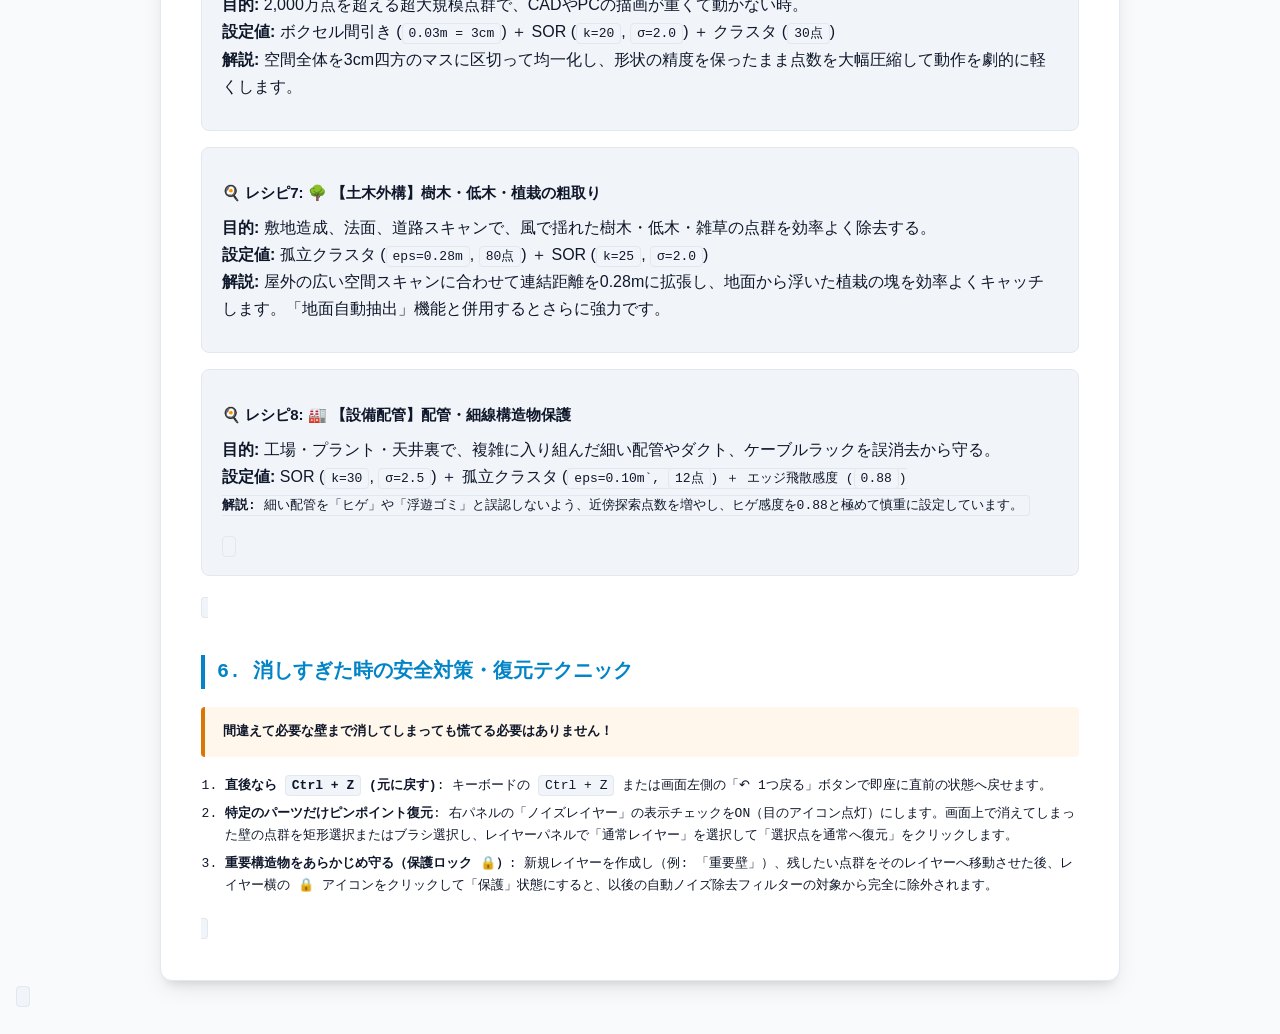
==== commit 3608f502: "feat: E57取り込み座標系設定（数学座標系・測量座標系X/Y入替・Y-up・Z反転）の追加とマニュアル同期" ====
--- a/ノイズフィルター設定ガイド_初心者向け完全マニュアル.html
+++ b/ノイズフィルター設定ガイド_初心者向け完全マニュアル.html
@@ -171,24 +171,25 @@
 
 <div class="container">
   <h1>📘 E57 点群ノイズフィルター設定 完全マニュアル（初心者対応版）</h1>
-  <p>本マニュアルは、3D点群処理ツール「E57 Point Cloud Tool」に搭載されている各種ノイズ除去フィルターおよび間引き処理の仕組み、パラメータ変更時の挙動（数値を上げるとどうなるか／下げるとどうなるか）、そして<strong>現場シチュエーションに応じた実践レシピセット（全8種類）</strong>のワンクリック活用法を解説したガイドです。</p>
+  <p>本マニュアルは、3D点群処理ツール「E57 Point Cloud Tool」に搭載されている<strong>E57取り込み座標系設定（数学系 ⇄ 測量系）</strong>、各種ノイズ除去フィルターの仕組み、および<strong>現場シチュエーションに応じた実践レシピセット（全8種類）</strong>のワンクリック活用法を解説したガイドです。</p>
 
   <div class="nav-box">
     <strong>📑 目次</strong>
     <ol style="margin-top: 8px; margin-bottom: 0;">
       <li><a href="#concept">1. 本ツールのノイズ処理コンセプト（安心の完全ロスレス）</a></li>
-      <li><a href="#preset">2. 現場シチュエーション別 実践レシピセット（全8種・ワンクリック適用）</a></li>
-      <li><a href="#filters">3. 各フィルターの詳細解説（数値を上げたら／下げたら）</a>
+      <li><a href="#coord">2. E57取り込み座標系の設定（数学座標系 ⇄ 測量座標系）</a></li>
+      <li><a href="#preset">3. 現場シチュエーション別 実践レシピセット（全8種・ワンクリック適用）</a></li>
+      <li><a href="#filters">4. 各フィルターの詳細解説（数値を上げたら／下げたら）</a>
         <ul>
-          <li><a href="#sor">3.1 統計的外れ値除去 (SOR)</a></li>
-          <li><a href="#cluster">3.2 孤立クラスタ（塊ノイズ）除去</a></li>
-          <li><a href="#edge">3.3 エッジ飛散・ヒゲ（ベールノイズ）精密除去</a></li>
-          <li><a href="#voxel">3.4 ボクセル間引き（均一化・爆速軽量化）</a></li>
-          <li><a href="#dist_int">3.5 距離・反射強度フィルター</a></li>
+          <li><a href="#sor">4.1 統計的外れ値除去 (SOR)</a></li>
+          <li><a href="#cluster">4.2 孤立クラスタ（塊ノイズ）除去</a></li>
+          <li><a href="#edge">4.3 エッジ飛散・ヒゲ（ベールノイズ）精密除去</a></li>
+          <li><a href="#voxel">4.4 ボクセル間引き（均一化・爆速軽量化）</a></li>
+          <li><a href="#dist_int">4.5 距離・反射強度フィルター</a></li>
         </ul>
       </li>
-      <li><a href="#recipes">4. 各現場レシピの詳細解説と設定値一覧</a></li>
-      <li><a href="#safety">5. 消しすぎた時の安全対策・復元テクニック</a></li>
+      <li><a href="#recipes">5. 各現場レシピの詳細解説と設定値一覧</a></li>
+      <li><a href="#safety">6. 消しすぎた時の安全対策・復元テクニック</a></li>
     </ol>
   </div>
 
@@ -203,7 +204,48 @@
     <li><strong>安心の非破壊保存</strong>: E57ファイルへの保存時も、ノイズを除外した点群だけを座標精度ロスゼロで安全に出力できます。</li>
   </ul>
 
-  <h2 id="preset">2. 現場シチュエーション別 実践レシピセット（全8種）</h2>
+  <h2 id="coord">2. E57取り込み座標系の設定</h2>
+  <p>画面左上の「📁 ファイル入出力」欄にある <strong>「🌐 座標系」プルダウン</strong> から、取り込み時の座標変換をワンクリックで選択できます。</p>
+  
+  <div class="card-box">
+    <strong>📐 数学座標系と測量座標系の違い:</strong><br>
+    ・<strong>数学座標系 (CAD標準)</strong>: X軸＝東(画面の右), Y軸＝北(画面の奥・上), Z軸＝標高(高さ・Z-up)<br>
+    ・<strong>測量座標系 (公共測量)</strong>: X軸＝北(数学のY), Y軸＝東(数学のX), Z軸＝標高(高さ)<br>
+    ※公共測量・平面直角座標系の点群は、<strong>「🗺️ 測量座標系 → 数学系 (X/Y入替)」</strong> を選ぶことで、正しい向き（X=東, Y=北）へ自動変換されます。
+  </div>
+
+  <table>
+    <thead>
+      <tr>
+        <th>選択項目</th>
+        <th>適用シーン・変換内容</th>
+      </tr>
+    </thead>
+    <tbody>
+      <tr>
+        <td><strong>📐 数学座標系 (X, Y, Z そのまま)［標準］</strong></td>
+        <td>一般的なCADデータや、すでにX=東/横、Y=北/縦で出力されているE57データ。変換なしでそのまま読み込みます。</td>
+      </tr>
+      <tr>
+        <td><strong>🗺️ 測量座標系 → 数学系 (X/Y入替)［現場推奨］</strong></td>
+        <td>日本の公共測量・平面直角座標系（測量X=北, 測量Y=東）で出力された点群用。<strong>XとYを自動入替し、正しい向き（X=東, Y=北）へ自動補正</strong>します。</td>
+      </tr>
+      <tr>
+        <td><strong>🔄 測量系反転 (X=Y, Y=-X)</strong></td>
+        <td>測量座標系で南北・手前奥が逆向きになっているデータの補正。</td>
+      </tr>
+      <tr>
+        <td><strong>📐 Y-up → Z-up (X=X, Y=-Z, Z=Y)</strong></td>
+        <td>ゲームエンジンや一部の3Dスキャナーソフトで「Yが上向き」になっているデータを「Z-up（Zが高さ）」へ変換します。</td>
+      </tr>
+      <tr>
+        <td><strong>↕️ Z軸反転 (Z = -Z)</strong></td>
+        <td>深度カメラや天井固定スキャナー等で高さの正負が逆になっているデータの補正。</td>
+      </tr>
+    </tbody>
+  </table>
+
+  <h2 id="preset">3. 現場シチュエーション別 実践レシピセット（全8種）</h2>
   <p>画面上部のボタン、または <strong>「📋 現場レシピ」プルダウンメニュー</strong> を選ぶだけで、現場の目的や対象物に合わせた最適なパラメータが一発で自動セットされます。</p>
 
   <table>
@@ -258,9 +300,9 @@
     </tbody>
   </table>
 
-  <h2 id="filters">3. 各フィルターの詳細解説</h2>
-
-  <h3 id="sor">3.1 統計的外れ値除去 (SOR)</h3>
+  <h2 id="filters">4. 各フィルターの詳細解説</h2>
+
+  <h3 id="sor">4.1 統計的外れ値除去 (SOR)</h3>
   <p><strong>💡 ターゲット:</strong> 空気中にフワフワ浮いているホコリ、微細なチリ、空間に飛び散った孤立点</p>
   <div class="card-box">
     <strong>仕組み:</strong> 各点について「周囲の <code>k</code> 個の点までの平均距離」を計算します。全体の平均距離から標準偏差（ばらつき）の何倍（<code>σ</code>）離れているかを判定し、飛び抜けて離れている「ひとりぼっちの点」をノイズと判定します。
@@ -293,7 +335,7 @@
     </tbody>
   </table>
 
-  <h3 id="cluster">3.2 孤立クラスタ（塊ノイズ）除去</h3>
+  <h3 id="cluster">4.2 孤立クラスタ（塊ノイズ）除去</h3>
   <p><strong>💡 ターゲット:</strong> スキャン時に写り込んだ<strong>通行人、車、仮設看板、木の葉、低木、鳥</strong>など、ある程度点同士が固まった浮遊ゴミ</p>
   <div class="card-box">
     <strong>仕組み:</strong> 指定した距離（<code>eps</code>）以内にある点同士をつなげて「1つの塊（クラスタ）」として認識します。その塊に含まれる点の合計数が「最小塊点数」未満であれば、丸ごと浮遊ゴミとして一括除去します。
@@ -326,7 +368,7 @@
     </tbody>
   </table>
 
-  <h3 id="edge">3.3 エッジ飛散・ヒゲ（ベールノイズ）精密除去</h3>
+  <h3 id="edge">4.3 エッジ飛散・ヒゲ（ベールノイズ）精密除去</h3>
   <p><strong>💡 ターゲット:</strong> 柱や壁の角、梁、開口部のエッジから**ピョロっと外側へ線状に伸びたヒゲ**（混合ピクセルノイズ）</p>
   <div class="card-box">
     <strong>仕組み:</strong> レーザー光のスポット径が物体の角に差し掛かった際、光の半分が手前の角に当たり、残り半分が奥の背景に当たることで、角から奥に向かって虚像の点が線状に伸びる現象（ベール効果）を、局所線形性（直線成分の強さ）から検出してピンポイント除去します。
@@ -359,7 +401,7 @@
     </tbody>
   </table>
 
-  <h3 id="voxel">3.4 ボクセル間引き（均一化・爆速軽量化）</h3>
+  <h3 id="voxel">4.4 ボクセル間引き（均一化・爆速軽量化）</h3>
   <p><strong>💡 目的:</strong> 点群の過密な部分を均一化し、**画面描画を爆速化＆CAD読み込み時のファイルサイズを大幅軽量化**する</p>
   <div class="card-box">
     <strong>仕組み:</strong> 3次元空間を立方体（サイコロ状のグリッド）に区切り、1つのサイコロの中に存在する多数の点の中から代表1点だけを残し、他を間引きます。
@@ -385,7 +427,7 @@
     </tbody>
   </table>
 
-  <h3 id="dist_int">3.5 距離・反射強度フィルター</h3>
+  <h3 id="dist_int">4.5 距離・反射強度フィルター</h3>
   <ul>
     <li><strong>距離 Min / Max (m)</strong>: スキャナー原点からの直線距離で不要な範囲をカットします。
       <ul>
@@ -401,7 +443,7 @@
     </li>
   </ul>
 
-  <h2 id="recipes">4. 各現場レシピの詳細解説と設定値一覧</h2>
+  <h2 id="recipes">5. 各現場レシピの詳細解説と設定値一覧</h2>
   
   <div class="card-box">
     <h4>🍳 レシピ1: 🟢 【スキャン直後】大まか粗取り</h4>
@@ -455,11 +497,11 @@
   <div class="card-box">
     <h4>🍳 レシピ8: 🏭 【設備配管】配管・細線構造物保護</h4>
     <p><strong>目的:</strong> 工場・プラント・天井裏で、複雑に入り組んだ細い配管やダクト、ケーブルラックを誤消去から守る。<br>
-    <strong>設定値:</strong> SOR (<code>k=30</code>, <code>σ=2.5</code>) ＋ 孤立クラスタ (<code>eps=0.10m</code>, <code>12点</code>) ＋ エッジ飛散感度 (<code>0.88</code>)<br>
+    <strong>設定値:</strong> SOR (<code>k=30</code>, <code>σ=2.5</code>) ＋ 孤立クラスタ (<code>eps=0.10m`, <code>12点</code>) ＋ エッジ飛散感度 (<code>0.88</code>)<br>
     <strong>解説:</strong> 細い配管を「ヒゲ」や「浮遊ゴミ」と誤認しないよう、近傍探索点数を増やし、ヒゲ感度を0.88と極めて慎重に設定しています。</p>
   </div>
 
-  <h2 id="safety">5. 消しすぎた時の安全対策・復元テクニック</h2>
+  <h2 id="safety">6. 消しすぎた時の安全対策・復元テクニック</h2>
   <div class="warn-box">
     <strong>間違えて必要な壁まで消してしまっても慌てる必要はありません！</strong>
   </div>
